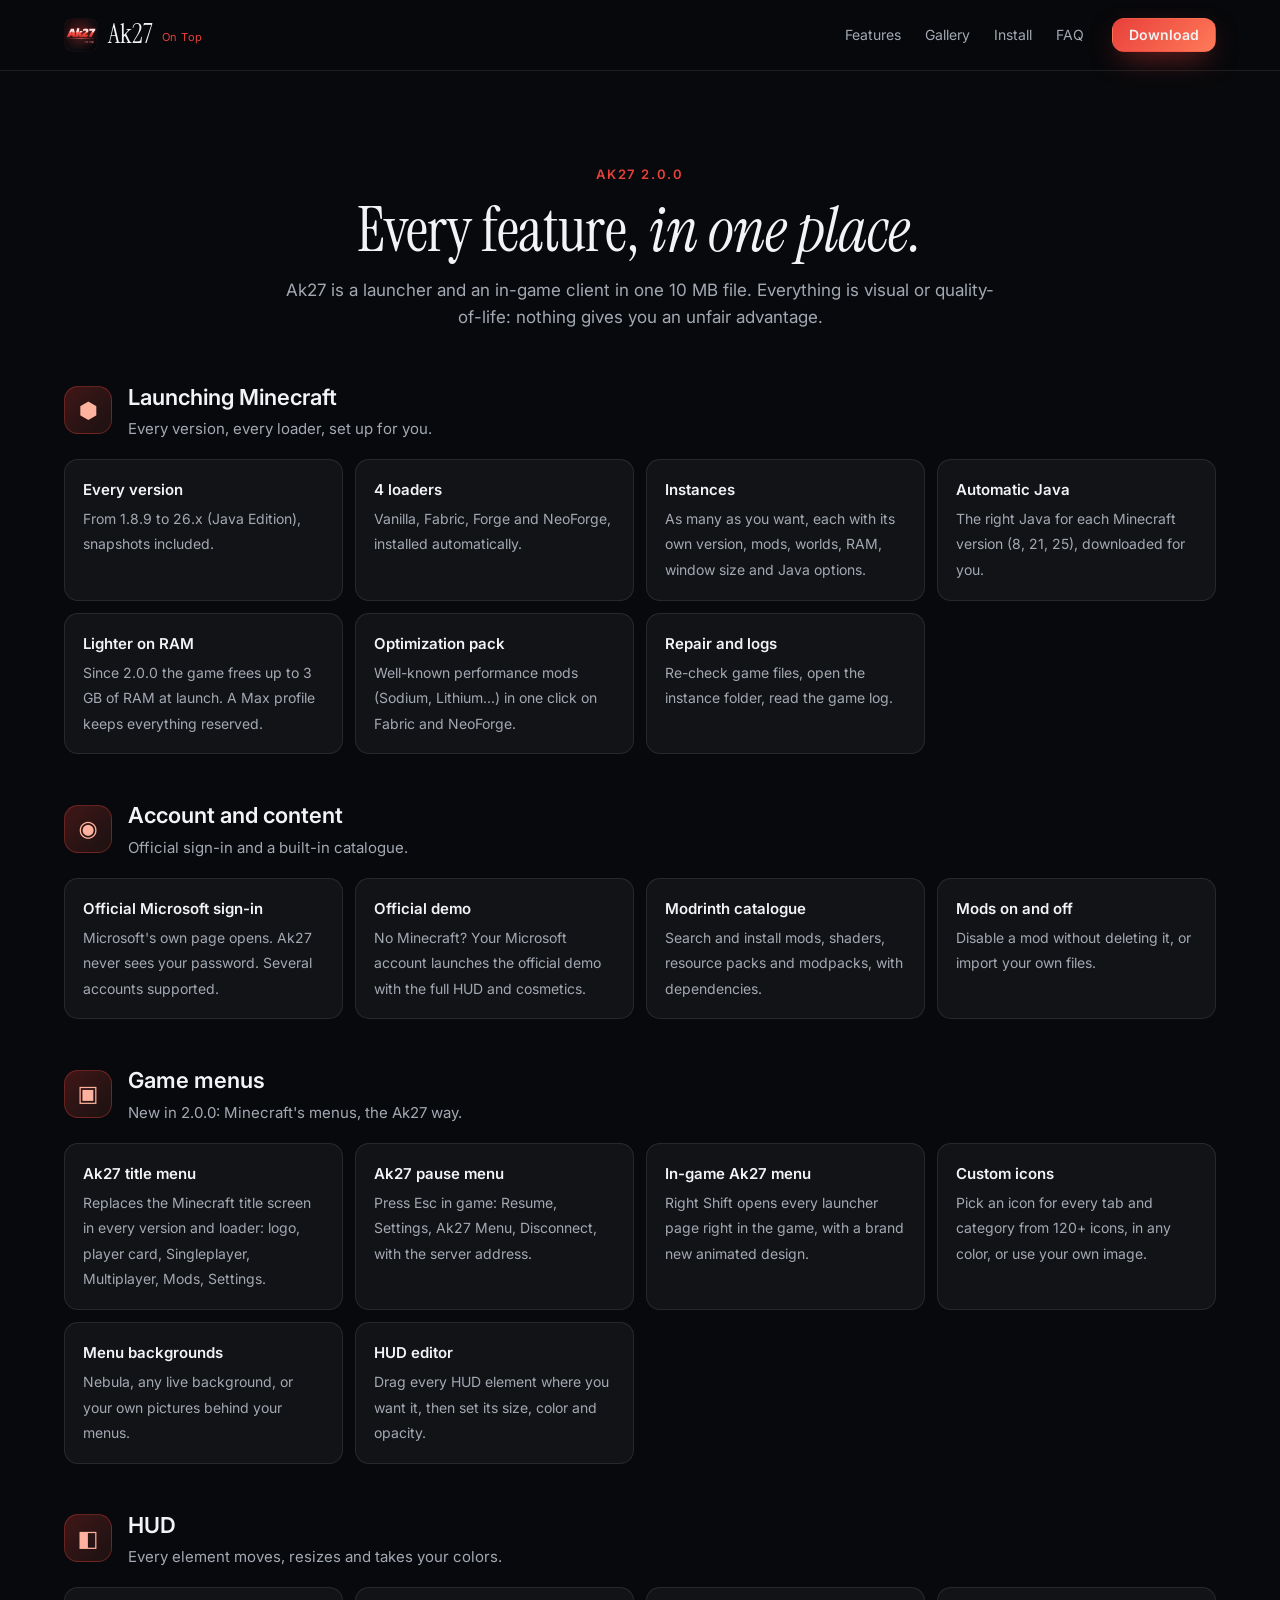
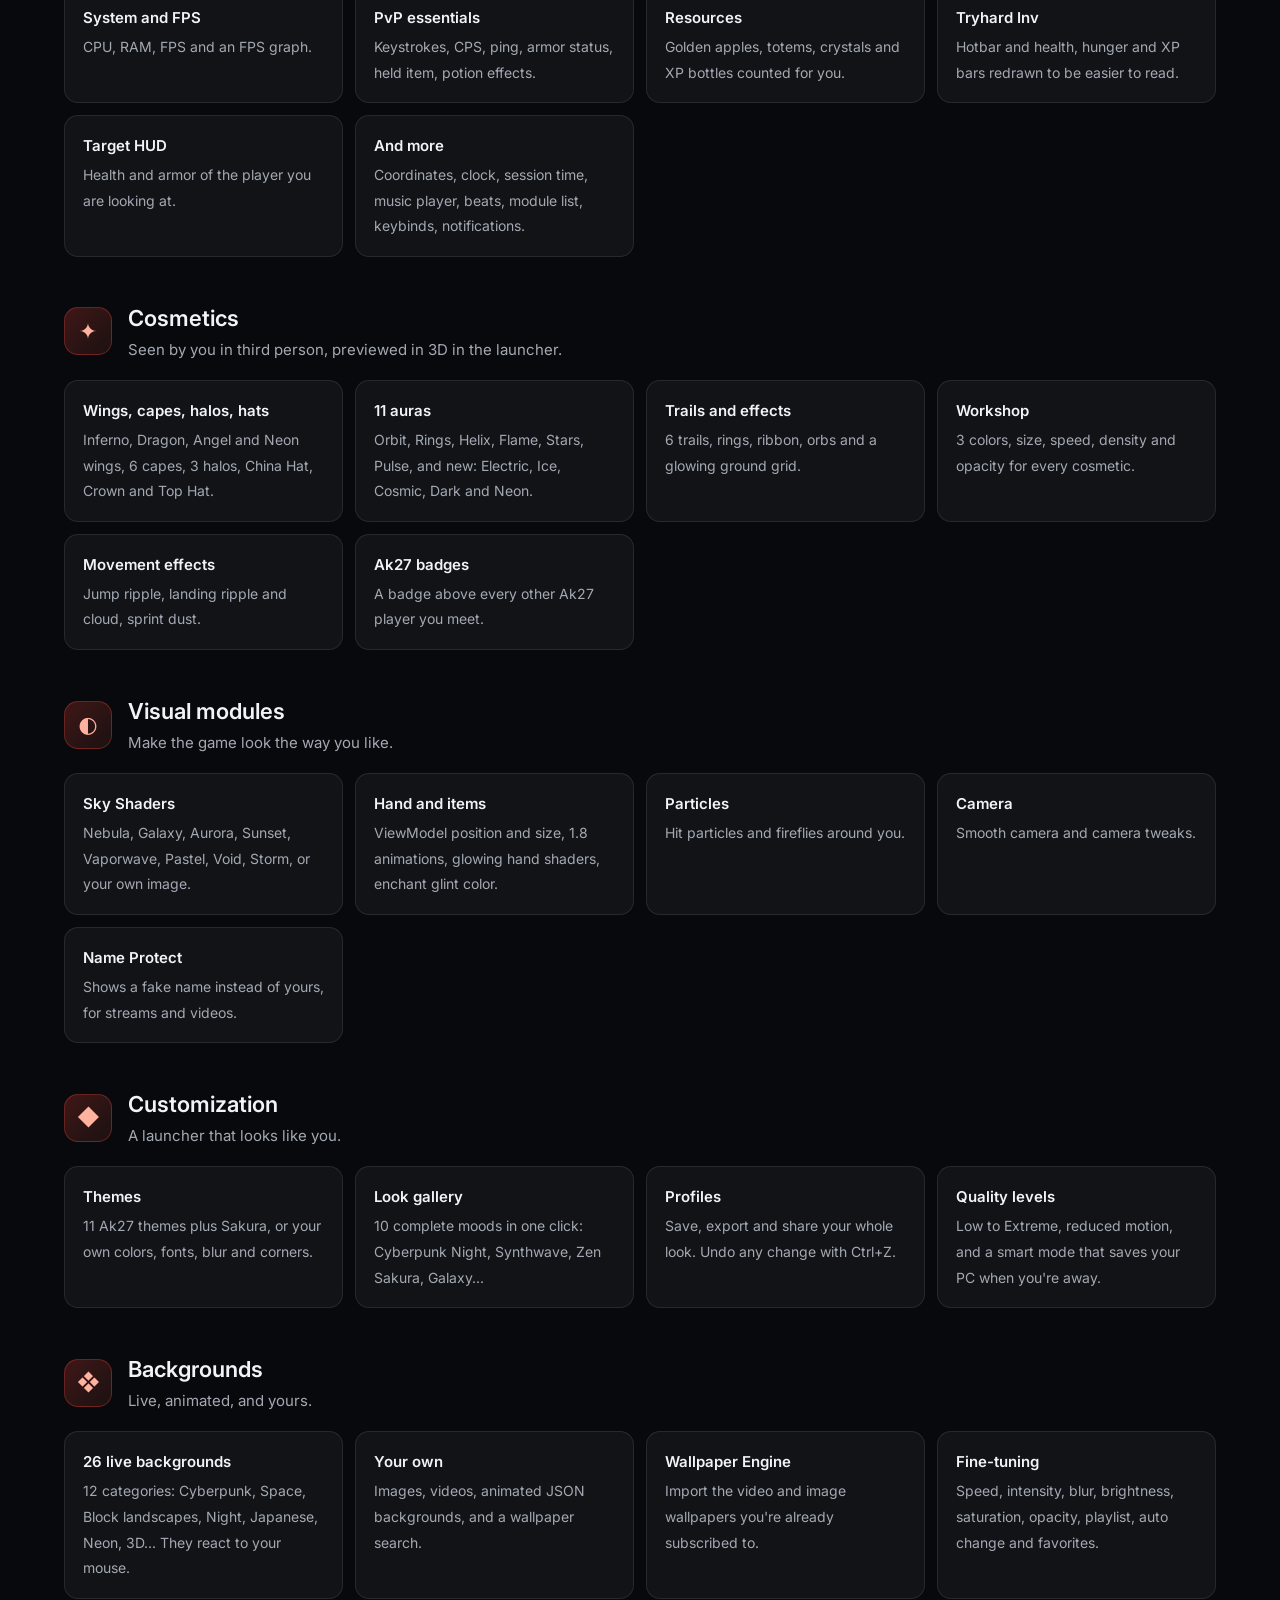
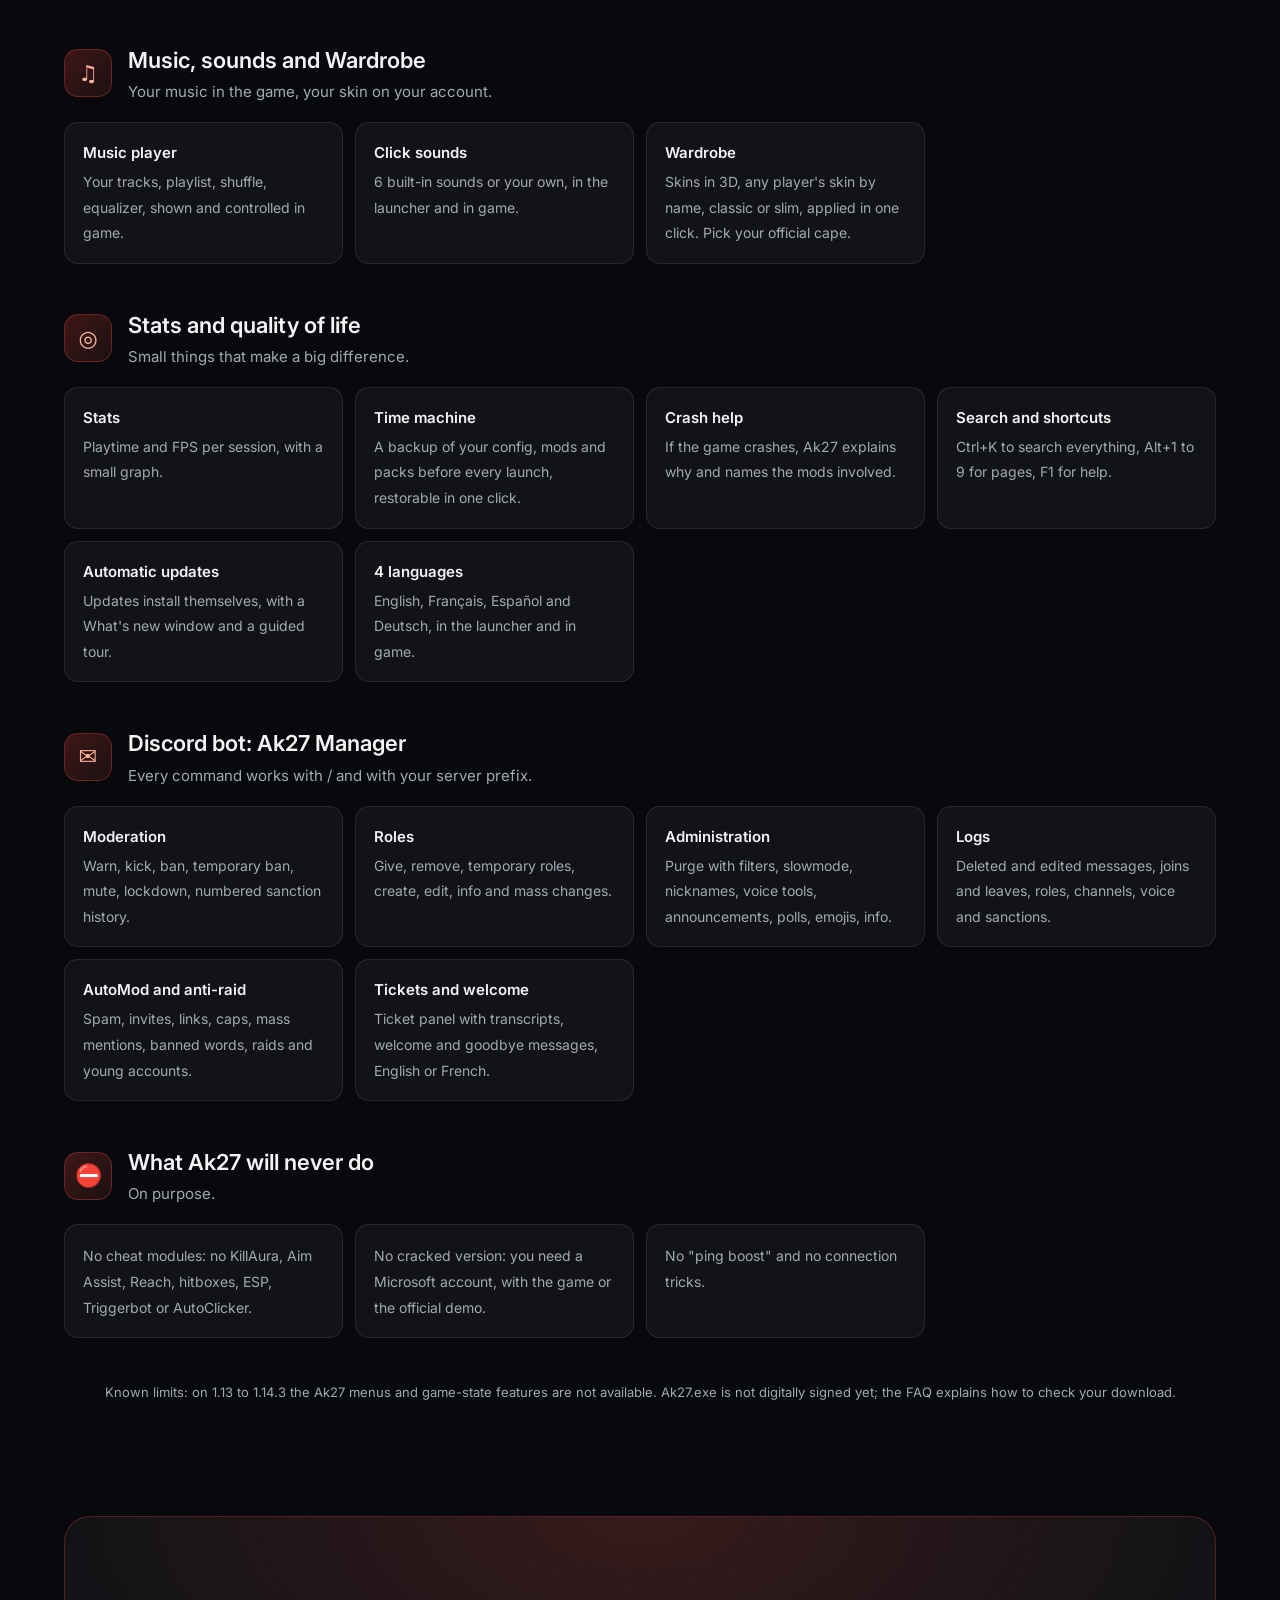
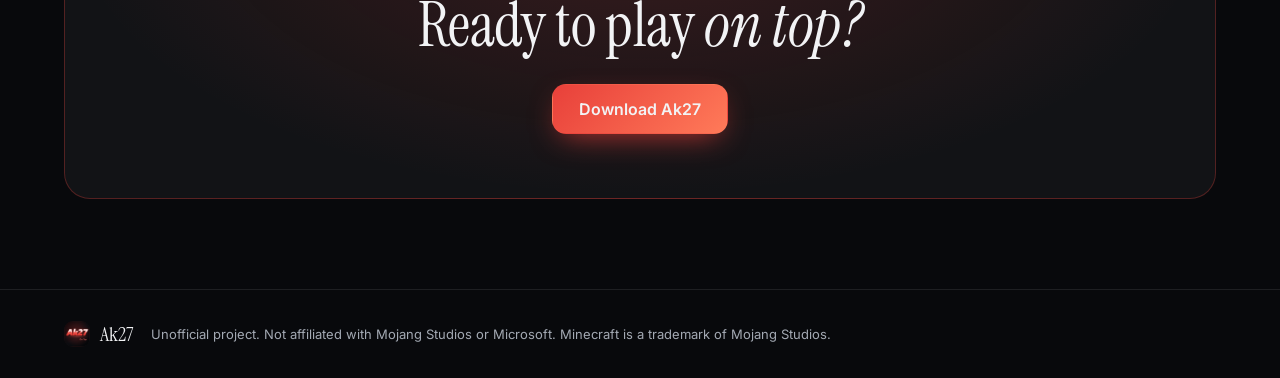
==== features.html @ 10b82a2a "Add a full feature list page (features.html) Co-Authored-By: Claude Opus 5.5 <noreply@anthropic.com>" ====
<!doctype html>
<html lang="en">
<head>
<meta charset="utf-8">
<meta name="viewport" content="width=device-width, initial-scale=1">
<title>Ak27 — Every feature</title>
<meta name="description" content="Ak27 is a Minecraft launcher for Windows: one file, every version from 1.8.9 to 26.3, a built-in HUD engine, 3D cosmetics and custom skies.">
<meta property="og:title" content="Ak27 — On Top">
<meta property="og:description" content="One file. Every version from 1.8.9 to 26.3. HUD, 3D cosmetics and skies, without a single mod.">
<meta property="og:image" content="img/aura.jpg">
<meta name="theme-color" content="#08090c">
<link rel="icon" href="img/logo.png">
<link rel="preconnect" href="https://fonts.googleapis.com">
<link rel="preconnect" href="https://fonts.gstatic.com" crossorigin>
<link href="https://fonts.googleapis.com/css2?family=Instrument+Serif:ital@0;1&family=Inter:wght@400;500;600;700&display=swap" rel="stylesheet">
<link rel="stylesheet" href="style.css">
</head>
<body>
<canvas id="stars" aria-hidden="true"></canvas>
<div class="glow g1" aria-hidden="true"></div>
<div class="glow g2" aria-hidden="true"></div>

<header class="nav">
  <a class="brand" href="index.html"><img src="img/logo.png" alt="" width="34" height="34"><span>Ak27</span><em>On Top</em></a>
  <nav>
    <a href="features.html">Features</a>
    <a href="index.html#gallery">Gallery</a>
    <a href="index.html#install">Install</a>
    <a href="index.html#faq">FAQ</a>
  </nav>
  <a class="btn sm pri dl" href="index.html#download">Download</a>
</header>

<main id="top">
  <section class="block">
    <div class="head reveal">
      <span class="kicker">Ak27 2.0.0</span>
      <h2>Every feature, <i>in one place.</i></h2>
      <p>Ak27 is a launcher and an in-game client in one 10 MB file. Everything is visual or quality-of-life: nothing gives you an unfair advantage.</p>
    </div>
    <div class="group reveal">
      <div class="ghead"><span class="ico">⬢</span><div><h3>Launching Minecraft</h3><p>Every version, every loader, set up for you.</p></div></div>
      <ul class="cards">
        <li><b>Every version</b><span>From 1.8.9 to 26.x (Java Edition), snapshots included.</span></li>
        <li><b>4 loaders</b><span>Vanilla, Fabric, Forge and NeoForge, installed automatically.</span></li>
        <li><b>Instances</b><span>As many as you want, each with its own version, mods, worlds, RAM, window size and Java options.</span></li>
        <li><b>Automatic Java</b><span>The right Java for each Minecraft version (8, 21, 25), downloaded for you.</span></li>
        <li><b>Lighter on RAM</b><span>Since 2.0.0 the game frees up to 3 GB of RAM at launch. A Max profile keeps everything reserved.</span></li>
        <li><b>Optimization pack</b><span>Well-known performance mods (Sodium, Lithium...) in one click on Fabric and NeoForge.</span></li>
        <li><b>Repair and logs</b><span>Re-check game files, open the instance folder, read the game log.</span></li>
      </ul>
    </div>
    <div class="group reveal">
      <div class="ghead"><span class="ico">◉</span><div><h3>Account and content</h3><p>Official sign-in and a built-in catalogue.</p></div></div>
      <ul class="cards">
        <li><b>Official Microsoft sign-in</b><span>Microsoft&#x27;s own page opens. Ak27 never sees your password. Several accounts supported.</span></li>
        <li><b>Official demo</b><span>No Minecraft? Your Microsoft account launches the official demo with the full HUD and cosmetics.</span></li>
        <li><b>Modrinth catalogue</b><span>Search and install mods, shaders, resource packs and modpacks, with dependencies.</span></li>
        <li><b>Mods on and off</b><span>Disable a mod without deleting it, or import your own files.</span></li>
      </ul>
    </div>
    <div class="group reveal">
      <div class="ghead"><span class="ico">▣</span><div><h3>Game menus</h3><p>New in 2.0.0: Minecraft&#x27;s menus, the Ak27 way.</p></div></div>
      <ul class="cards">
        <li><b>Ak27 title menu</b><span>Replaces the Minecraft title screen in every version and loader: logo, player card, Singleplayer, Multiplayer, Mods, Settings.</span></li>
        <li><b>Ak27 pause menu</b><span>Press Esc in game: Resume, Settings, Ak27 Menu, Disconnect, with the server address.</span></li>
        <li><b>In-game Ak27 menu</b><span>Right Shift opens every launcher page right in the game, with a brand new animated design.</span></li>
        <li><b>Custom icons</b><span>Pick an icon for every tab and category from 120+ icons, in any color, or use your own image.</span></li>
        <li><b>Menu backgrounds</b><span>Nebula, any live background, or your own pictures behind your menus.</span></li>
        <li><b>HUD editor</b><span>Drag every HUD element where you want it, then set its size, color and opacity.</span></li>
      </ul>
    </div>
    <div class="group reveal">
      <div class="ghead"><span class="ico">◧</span><div><h3>HUD</h3><p>Every element moves, resizes and takes your colors.</p></div></div>
      <ul class="cards">
        <li><b>System and FPS</b><span>CPU, RAM, FPS and an FPS graph.</span></li>
        <li><b>PvP essentials</b><span>Keystrokes, CPS, ping, armor status, held item, potion effects.</span></li>
        <li><b>Resources</b><span>Golden apples, totems, crystals and XP bottles counted for you.</span></li>
        <li><b>Tryhard Inv</b><span>Hotbar and health, hunger and XP bars redrawn to be easier to read.</span></li>
        <li><b>Target HUD</b><span>Health and armor of the player you are looking at.</span></li>
        <li><b>And more</b><span>Coordinates, clock, session time, music player, beats, module list, keybinds, notifications.</span></li>
      </ul>
    </div>
    <div class="group reveal">
      <div class="ghead"><span class="ico">✦</span><div><h3>Cosmetics</h3><p>Seen by you in third person, previewed in 3D in the launcher.</p></div></div>
      <ul class="cards">
        <li><b>Wings, capes, halos, hats</b><span>Inferno, Dragon, Angel and Neon wings, 6 capes, 3 halos, China Hat, Crown and Top Hat.</span></li>
        <li><b>11 auras</b><span>Orbit, Rings, Helix, Flame, Stars, Pulse, and new: Electric, Ice, Cosmic, Dark and Neon.</span></li>
        <li><b>Trails and effects</b><span>6 trails, rings, ribbon, orbs and a glowing ground grid.</span></li>
        <li><b>Workshop</b><span>3 colors, size, speed, density and opacity for every cosmetic.</span></li>
        <li><b>Movement effects</b><span>Jump ripple, landing ripple and cloud, sprint dust.</span></li>
        <li><b>Ak27 badges</b><span>A badge above every other Ak27 player you meet.</span></li>
      </ul>
    </div>
    <div class="group reveal">
      <div class="ghead"><span class="ico">◐</span><div><h3>Visual modules</h3><p>Make the game look the way you like.</p></div></div>
      <ul class="cards">
        <li><b>Sky Shaders</b><span>Nebula, Galaxy, Aurora, Sunset, Vaporwave, Pastel, Void, Storm, or your own image.</span></li>
        <li><b>Hand and items</b><span>ViewModel position and size, 1.8 animations, glowing hand shaders, enchant glint color.</span></li>
        <li><b>Particles</b><span>Hit particles and fireflies around you.</span></li>
        <li><b>Camera</b><span>Smooth camera and camera tweaks.</span></li>
        <li><b>Name Protect</b><span>Shows a fake name instead of yours, for streams and videos.</span></li>
      </ul>
    </div>
    <div class="group reveal">
      <div class="ghead"><span class="ico">◆</span><div><h3>Customization</h3><p>A launcher that looks like you.</p></div></div>
      <ul class="cards">
        <li><b>Themes</b><span>11 Ak27 themes plus Sakura, or your own colors, fonts, blur and corners.</span></li>
        <li><b>Look gallery</b><span>10 complete moods in one click: Cyberpunk Night, Synthwave, Zen Sakura, Galaxy...</span></li>
        <li><b>Profiles</b><span>Save, export and share your whole look. Undo any change with Ctrl+Z.</span></li>
        <li><b>Quality levels</b><span>Low to Extreme, reduced motion, and a smart mode that saves your PC when you&#x27;re away.</span></li>
      </ul>
    </div>
    <div class="group reveal">
      <div class="ghead"><span class="ico">❖</span><div><h3>Backgrounds</h3><p>Live, animated, and yours.</p></div></div>
      <ul class="cards">
        <li><b>26 live backgrounds</b><span>12 categories: Cyberpunk, Space, Block landscapes, Night, Japanese, Neon, 3D... They react to your mouse.</span></li>
        <li><b>Your own</b><span>Images, videos, animated JSON backgrounds, and a wallpaper search.</span></li>
        <li><b>Wallpaper Engine</b><span>Import the video and image wallpapers you&#x27;re already subscribed to.</span></li>
        <li><b>Fine-tuning</b><span>Speed, intensity, blur, brightness, saturation, opacity, playlist, auto change and favorites.</span></li>
      </ul>
    </div>
    <div class="group reveal">
      <div class="ghead"><span class="ico">♫</span><div><h3>Music, sounds and Wardrobe</h3><p>Your music in the game, your skin on your account.</p></div></div>
      <ul class="cards">
        <li><b>Music player</b><span>Your tracks, playlist, shuffle, equalizer, shown and controlled in game.</span></li>
        <li><b>Click sounds</b><span>6 built-in sounds or your own, in the launcher and in game.</span></li>
        <li><b>Wardrobe</b><span>Skins in 3D, any player&#x27;s skin by name, classic or slim, applied in one click. Pick your official cape.</span></li>
      </ul>
    </div>
    <div class="group reveal">
      <div class="ghead"><span class="ico">◎</span><div><h3>Stats and quality of life</h3><p>Small things that make a big difference.</p></div></div>
      <ul class="cards">
        <li><b>Stats</b><span>Playtime and FPS per session, with a small graph.</span></li>
        <li><b>Time machine</b><span>A backup of your config, mods and packs before every launch, restorable in one click.</span></li>
        <li><b>Crash help</b><span>If the game crashes, Ak27 explains why and names the mods involved.</span></li>
        <li><b>Search and shortcuts</b><span>Ctrl+K to search everything, Alt+1 to 9 for pages, F1 for help.</span></li>
        <li><b>Automatic updates</b><span>Updates install themselves, with a What&#x27;s new window and a guided tour.</span></li>
        <li><b>4 languages</b><span>English, Français, Español and Deutsch, in the launcher and in game.</span></li>
      </ul>
    </div>
    <div class="group reveal">
      <div class="ghead"><span class="ico">✉</span><div><h3>Discord bot: Ak27 Manager</h3><p>Every command works with / and with your server prefix.</p></div></div>
      <ul class="cards">
        <li><b>Moderation</b><span>Warn, kick, ban, temporary ban, mute, lockdown, numbered sanction history.</span></li>
        <li><b>Roles</b><span>Give, remove, temporary roles, create, edit, info and mass changes.</span></li>
        <li><b>Administration</b><span>Purge with filters, slowmode, nicknames, voice tools, announcements, polls, emojis, info.</span></li>
        <li><b>Logs</b><span>Deleted and edited messages, joins and leaves, roles, channels, voice and sanctions.</span></li>
        <li><b>AutoMod and anti-raid</b><span>Spam, invites, links, caps, mass mentions, banned words, raids and young accounts.</span></li>
        <li><b>Tickets and welcome</b><span>Ticket panel with transcripts, welcome and goodbye messages, English or French.</span></li>
      </ul>
    </div>
    <div class="group reveal">
      <div class="ghead"><span class="ico">⛔</span><div><h3>What Ak27 will never do</h3><p>On purpose.</p></div></div>
      <ul class="cards">
        <li><span>No cheat modules: no KillAura, Aim Assist, Reach, hitboxes, ESP, Triggerbot or AutoClicker.</span></li>
        <li><span>No cracked version: you need a Microsoft account, with the game or the official demo.</span></li>
        <li><span>No &quot;ping boost&quot; and no connection tricks.</span></li>
      </ul>
    </div>
    <p class="fine reveal" style="text-align:center;color:var(--muted)">Known limits: on 1.13 to 1.14.3 the Ak27 menus and game-state features are not available. Ak27.exe is not digitally signed yet; the <a href="index.html#faq">FAQ</a> explains how to check your download.</p>
  </section>
  <section class="final reveal">
    <h2>Ready to play <i>on top?</i></h2>
    <a class="btn pri big dl" href="https://github.com/wizzardblabla/ak27-site/releases/latest/download/Ak27.exe">Download Ak27</a>
  </section>
</main>

<footer>
  <div class="brand"><img src="img/logo.png" alt="" width="26" height="26"><span>Ak27</span></div>
  <p>Unofficial project. Not affiliated with Mojang Studios or Microsoft. Minecraft is a trademark of Mojang Studios.</p>
</footer>

<script src="app.js"></script>
</body>
</html>
---- style.css ----
:root {
  --bg: #08090c;
  --bg2: #0e1016;
  --glass: rgba(255, 255, 255, .045);
  --glass2: rgba(255, 255, 255, .08);
  --line: rgba(255, 255, 255, .09);
  --text: #f2f3f5;
  --muted: #a3a9b3;
  --accent: #e8403a;
  --accent2: #ff7a59;
  --radius: 18px;
  --serif: "Instrument Serif", Georgia, serif;
  --sans: Inter, system-ui, -apple-system, "Segoe UI", sans-serif;
}

* { box-sizing: border-box; }
[hidden] { display: none !important; }
html { scroll-behavior: smooth; background: var(--bg); }
body {
  margin: 0;
  background: var(--bg);
  color: var(--text);
  font: 16px/1.6 var(--sans);
  -webkit-font-smoothing: antialiased;
  overflow-x: hidden;
}
img { max-width: 100%; height: auto; display: block; }
a { color: inherit; text-decoration: none; }
b { font-weight: 600; }
i { font-family: var(--serif); font-style: italic; font-weight: 400; }
code { font: 13px/1 ui-monospace, Consolas, monospace; background: var(--glass2); padding: 3px 6px; border-radius: 6px; }

#stars { position: fixed; inset: 0; width: 100%; height: 100%; z-index: -2; }
.glow { position: fixed; z-index: -1; border-radius: 50%; filter: blur(90px); pointer-events: none; opacity: .55; }
.g1 { width: 46vw; height: 46vw; left: -12vw; top: -14vw; background: radial-gradient(circle, rgba(232, 64, 58, .45), transparent 65%); }
.g2 { width: 50vw; height: 50vw; right: -18vw; top: 30vh; background: radial-gradient(circle, rgba(88, 76, 255, .35), transparent 65%); }

/* barre du haut */
.nav {
  position: sticky; top: 0; z-index: 10;
  display: flex; align-items: center; gap: 28px;
  padding: 14px max(16px, 5vw);
  background: rgba(8, 9, 12, .62);
  backdrop-filter: blur(16px); -webkit-backdrop-filter: blur(16px);
  border-bottom: 1px solid var(--line);
}
.brand { display: flex; align-items: center; gap: 10px; font-family: var(--serif); font-size: 26px; }
.brand img { border-radius: 9px; }
.brand em { font-family: var(--sans); font-style: normal; font-size: 11px; color: var(--accent); letter-spacing: .04em; margin-top: 6px; }
.nav nav { display: flex; gap: 24px; margin-left: auto; font-size: 14px; color: var(--muted); }
.nav nav a:hover { color: var(--text); }

/* boutons */
.btn {
  display: inline-flex; align-items: center; justify-content: center; gap: 10px;
  padding: 11px 20px; border-radius: 12px; border: 1px solid var(--line);
  font: 600 15px/1 var(--sans); color: var(--text); background: var(--glass); cursor: pointer;
  transition: transform .2s, box-shadow .2s, background .2s;
}
.btn:hover { transform: translateY(-2px); background: var(--glass2); }
.btn.pri { background: linear-gradient(135deg, var(--accent), var(--accent2)); border-color: transparent; box-shadow: 0 10px 30px -10px rgba(232, 64, 58, .8); }
.btn.pri:hover { box-shadow: 0 16px 40px -10px rgba(232, 64, 58, .95); }
.btn.big { padding: 16px 26px; font-size: 16px; border-radius: 14px; }
.btn.sm { padding: 9px 16px; font-size: 14px; }
.btn.ghost { background: transparent; }
.link { background: none; border: 0; color: var(--muted); font: inherit; cursor: pointer; text-decoration: underline; text-underline-offset: 3px; }
.link:hover { color: var(--text); }

/* heros */
main { padding: 0 max(16px, 5vw); }
.hero {
  display: grid; grid-template-columns: 1.05fr 1fr; gap: 56px; align-items: center;
  min-height: calc(100vh - 70px); padding: 64px 0 40px; max-width: 1240px; margin: 0 auto;
}
.pill { display: inline-flex; align-items: center; gap: 8px; padding: 7px 14px; border: 1px solid var(--line); border-radius: 99px; background: var(--glass); font-size: 13px; color: var(--muted); }
.dot { width: 7px; height: 7px; border-radius: 50%; background: #3ddc84; box-shadow: 0 0 10px #3ddc84; }
h1 { font: 400 clamp(52px, 7.4vw, 104px)/.95 var(--serif); letter-spacing: -.02em; margin: 22px 0 22px; }
h1 i { background: linear-gradient(120deg, var(--accent), var(--accent2) 50%, #ffc3a8); -webkit-background-clip: text; background-clip: text; color: transparent; }
.lead { font-size: 19px; color: var(--muted); max-width: 33em; margin: 0 0 32px; }
.lead b { color: var(--text); }
.cta { display: flex; flex-wrap: wrap; gap: 12px; }
.fine { color: var(--muted); font-size: 13px; margin-top: 16px; }

.hero-shot { position: relative; aspect-ratio: 16 / 11; }
.frame {
  position: absolute; border-radius: 16px; overflow: hidden;
  border: 1px solid rgba(255, 255, 255, .14);
  box-shadow: 0 40px 80px -20px rgba(0, 0, 0, .8), 0 0 0 1px rgba(0, 0, 0, .3);
}
.frame.tilt { width: 88%; left: 0; top: 0; transform: perspective(1400px) rotateY(9deg) rotateX(3deg); }
.frame.float { width: 62%; right: 0; bottom: 0; animation: float 7s ease-in-out infinite; }
.frame.float::after { content: ""; position: absolute; inset: 0; border-radius: inherit; box-shadow: inset 0 0 0 1px rgba(232, 64, 58, .35); }
@keyframes float { 50% { transform: translateY(-14px); } }

/* chiffres */
.stats {
  max-width: 1240px; margin: 0 auto 40px; display: grid; grid-template-columns: repeat(4, 1fr);
  border: 1px solid var(--line); border-radius: var(--radius); background: var(--glass);
  backdrop-filter: blur(10px); -webkit-backdrop-filter: blur(10px);
}
.stats div { padding: 26px 24px; border-left: 1px solid var(--line); }
.stats div:first-child { border-left: 0; }
.stats b { display: block; font: 400 38px/1.1 var(--serif); }
.stats span { color: var(--muted); font-size: 14px; }

/* sections */
.block { max-width: 1240px; margin: 0 auto; padding: 90px 0 30px; }
.block.narrow { max-width: 820px; }
.head { text-align: center; max-width: 720px; margin: 0 auto 48px; }
.kicker { color: var(--accent); font-size: 13px; font-weight: 600; letter-spacing: .14em; text-transform: uppercase; }
h2 { font: 400 clamp(38px, 5vw, 62px)/1.05 var(--serif); letter-spacing: -.01em; margin: 12px 0 14px; }
.head p { color: var(--muted); font-size: 17px; margin: 0; }

.group { margin-bottom: 44px; }
.ghead { display: flex; gap: 16px; align-items: center; margin-bottom: 18px; }
.ghead .ico {
  flex: none; width: 48px; height: 48px; display: grid; place-items: center; font-size: 22px; border-radius: 14px;
  background: linear-gradient(135deg, rgba(232, 64, 58, .25), rgba(255, 122, 89, .08)); border: 1px solid rgba(232, 64, 58, .35); color: #ffb39e;
}
.ghead h3 { margin: 0; font-size: 22px; font-weight: 600; }
.ghead p { margin: 2px 0 0; color: var(--muted); font-size: 15px; }
.cards { list-style: none; margin: 0; padding: 0; display: grid; grid-template-columns: repeat(auto-fill, minmax(260px, 1fr)); gap: 12px; }
.cards li {
  padding: 18px 18px 17px; border-radius: 14px; border: 1px solid var(--line); background: var(--glass);
  transition: transform .25s, border-color .25s, background .25s;
}
.cards li:hover { transform: translateY(-3px); border-color: rgba(232, 64, 58, .45); background: var(--glass2); }
.cards b { display: block; margin-bottom: 4px; font-size: 15px; }
.cards span { color: var(--muted); font-size: 14px; line-height: 1.5; }

/* galerie */
.gallery { display: grid; grid-template-columns: repeat(2, 1fr); gap: 16px; }
.gallery figure { margin: 0; position: relative; border-radius: 16px; overflow: hidden; border: 1px solid var(--line); }
.gallery figure.wide { grid-column: 1 / -1; }
.gallery img { width: 100%; height: 100%; object-fit: cover; aspect-ratio: 16 / 9; transition: transform .6s; }
.gallery figure:hover img { transform: scale(1.04); }
.gallery figcaption {
  position: absolute; left: 14px; bottom: 14px; padding: 7px 12px; border-radius: 10px; font-size: 13px;
  background: rgba(8, 9, 12, .72); backdrop-filter: blur(8px); -webkit-backdrop-filter: blur(8px); border: 1px solid var(--line);
}

/* installation */
.steps { list-style: none; padding: 0; margin: 0; display: grid; grid-template-columns: repeat(3, 1fr); gap: 16px; }
.steps li { padding: 26px; border-radius: var(--radius); border: 1px solid var(--line); background: var(--glass); }
.steps span {
  display: grid; place-items: center; width: 40px; height: 40px; border-radius: 12px; margin-bottom: 16px;
  background: linear-gradient(135deg, var(--accent), var(--accent2)); font-weight: 700;
}
.steps b { font-size: 18px; }
.steps p { color: var(--muted); margin: 6px 0 0; font-size: 15px; }

/* FAQ */
details { border: 1px solid var(--line); border-radius: 14px; background: var(--glass); margin-bottom: 10px; }
summary { cursor: pointer; list-style: none; padding: 18px 20px; font-weight: 600; display: flex; justify-content: space-between; gap: 16px; }
summary::-webkit-details-marker { display: none; }
summary::after { content: "+"; color: var(--accent); font-size: 22px; line-height: 1; transition: transform .25s; }
details[open] summary::after { transform: rotate(45deg); }
details p { margin: 0; padding: 0 20px 18px; color: var(--muted); }

.final { max-width: 1240px; margin: 70px auto 90px; text-align: center; padding: 64px 24px; border-radius: 26px; border: 1px solid rgba(232, 64, 58, .3); background: radial-gradient(ellipse at top, rgba(232, 64, 58, .18), transparent 70%), var(--glass); }
.final h2 { margin-bottom: 26px; }

footer { display: flex; flex-wrap: wrap; align-items: center; gap: 18px; justify-content: space-between; padding: 28px max(16px, 5vw); border-top: 1px solid var(--line); color: var(--muted); font-size: 13px; }
footer .brand { font-size: 20px; color: var(--text); }
footer p { margin: 0; flex: 1 1 320px; }

/* mode developpeur */
dialog { border: 1px solid var(--line); border-radius: 20px; background: var(--bg2); color: var(--text); padding: 0; width: min(92vw, 420px); max-height: 86vh; }
dialog.wide { width: min(94vw, 860px); }
dialog::backdrop { background: rgba(0, 0, 0, .6); backdrop-filter: blur(6px); }
.devbox { padding: 26px; display: flex; flex-direction: column; gap: 10px; }
.devbox h3 { margin: 0; font: 400 30px/1.1 var(--serif); }
.muted { color: var(--muted); margin: 0; }
.devbox input { padding: 13px 14px; border-radius: 12px; border: 1px solid var(--line); background: var(--glass); color: var(--text); font: 16px var(--sans); }
.devbox input:focus { outline: 2px solid var(--accent); outline-offset: 1px; }
.err { color: #ff8a80; min-height: 1.2em; margin: 0; font-size: 14px; }
.row { display: flex; gap: 10px; justify-content: flex-end; }
.devcontent { padding: 26px; overflow: auto; }
.devcontent h3 { font: 400 30px/1.1 var(--serif); margin: 0 0 6px; }
.devcontent h4 { margin: 22px 0 8px; font-size: 15px; color: var(--accent); text-transform: uppercase; letter-spacing: .08em; }
.devcontent ul { margin: 0; padding-left: 20px; color: var(--muted); }
.devcontent li { margin: 4px 0; }
.devcontent table { width: 100%; border-collapse: collapse; font-size: 14px; }
.devcontent td, .devcontent th { text-align: left; padding: 8px 10px; border-bottom: 1px solid var(--line); }
.devcontent th { color: var(--muted); font-weight: 500; }
.devcontent a { color: #ffb39e; text-decoration: underline; }
.devcontent pre { background: var(--glass); border: 1px solid var(--line); border-radius: 10px; padding: 12px; overflow: auto; font: 13px/1.5 ui-monospace, Consolas, monospace; }

/* apparition au defilement */
.reveal { opacity: 0; transform: translateY(24px); transition: opacity .8s ease, transform .8s ease; }
.reveal.in { opacity: 1; transform: none; }

@media (max-width: 960px) {
  .hero { grid-template-columns: 1fr; min-height: 0; padding-top: 40px; gap: 40px; }
  .hero-shot { aspect-ratio: 16 / 12; }
  .stats { grid-template-columns: repeat(2, 1fr); }
  .stats div:nth-child(3) { border-left: 0; }
  .stats div:nth-child(n+3) { border-top: 1px solid var(--line); }
  .steps { grid-template-columns: 1fr; }
}
@media (max-width: 640px) {
  .nav { gap: 12px; }
  .nav nav { display: none; }
  .nav .dl { margin-left: auto; }
  .brand em { display: none; }
  .gallery { grid-template-columns: 1fr; }
  .lead { font-size: 17px; }
  .cta .btn { width: 100%; }
  .block { padding-top: 64px; }
}
@media (prefers-reduced-motion: reduce) {
  html { scroll-behavior: auto; }
  .reveal { opacity: 1; transform: none; transition: none; }
  .frame.float { animation: none; }
  .btn, .cards li, .gallery img { transition: none; }
}

/* maintenance : bandeau en haut, telechargements coupes */
.maint-banner { display: none; }
body.maintenance .maint-banner { display: block; position: relative; z-index: 11; padding: 12px max(16px, 5vw); text-align: center; font-size: 15px; color: #1a1300; background: linear-gradient(90deg, #f2c14e, #ffd98a); }
body.maintenance .maint-banner b { margin-right: 8px; }
body.maintenance .dl { pointer-events: none; opacity: .45; filter: grayscale(1); }
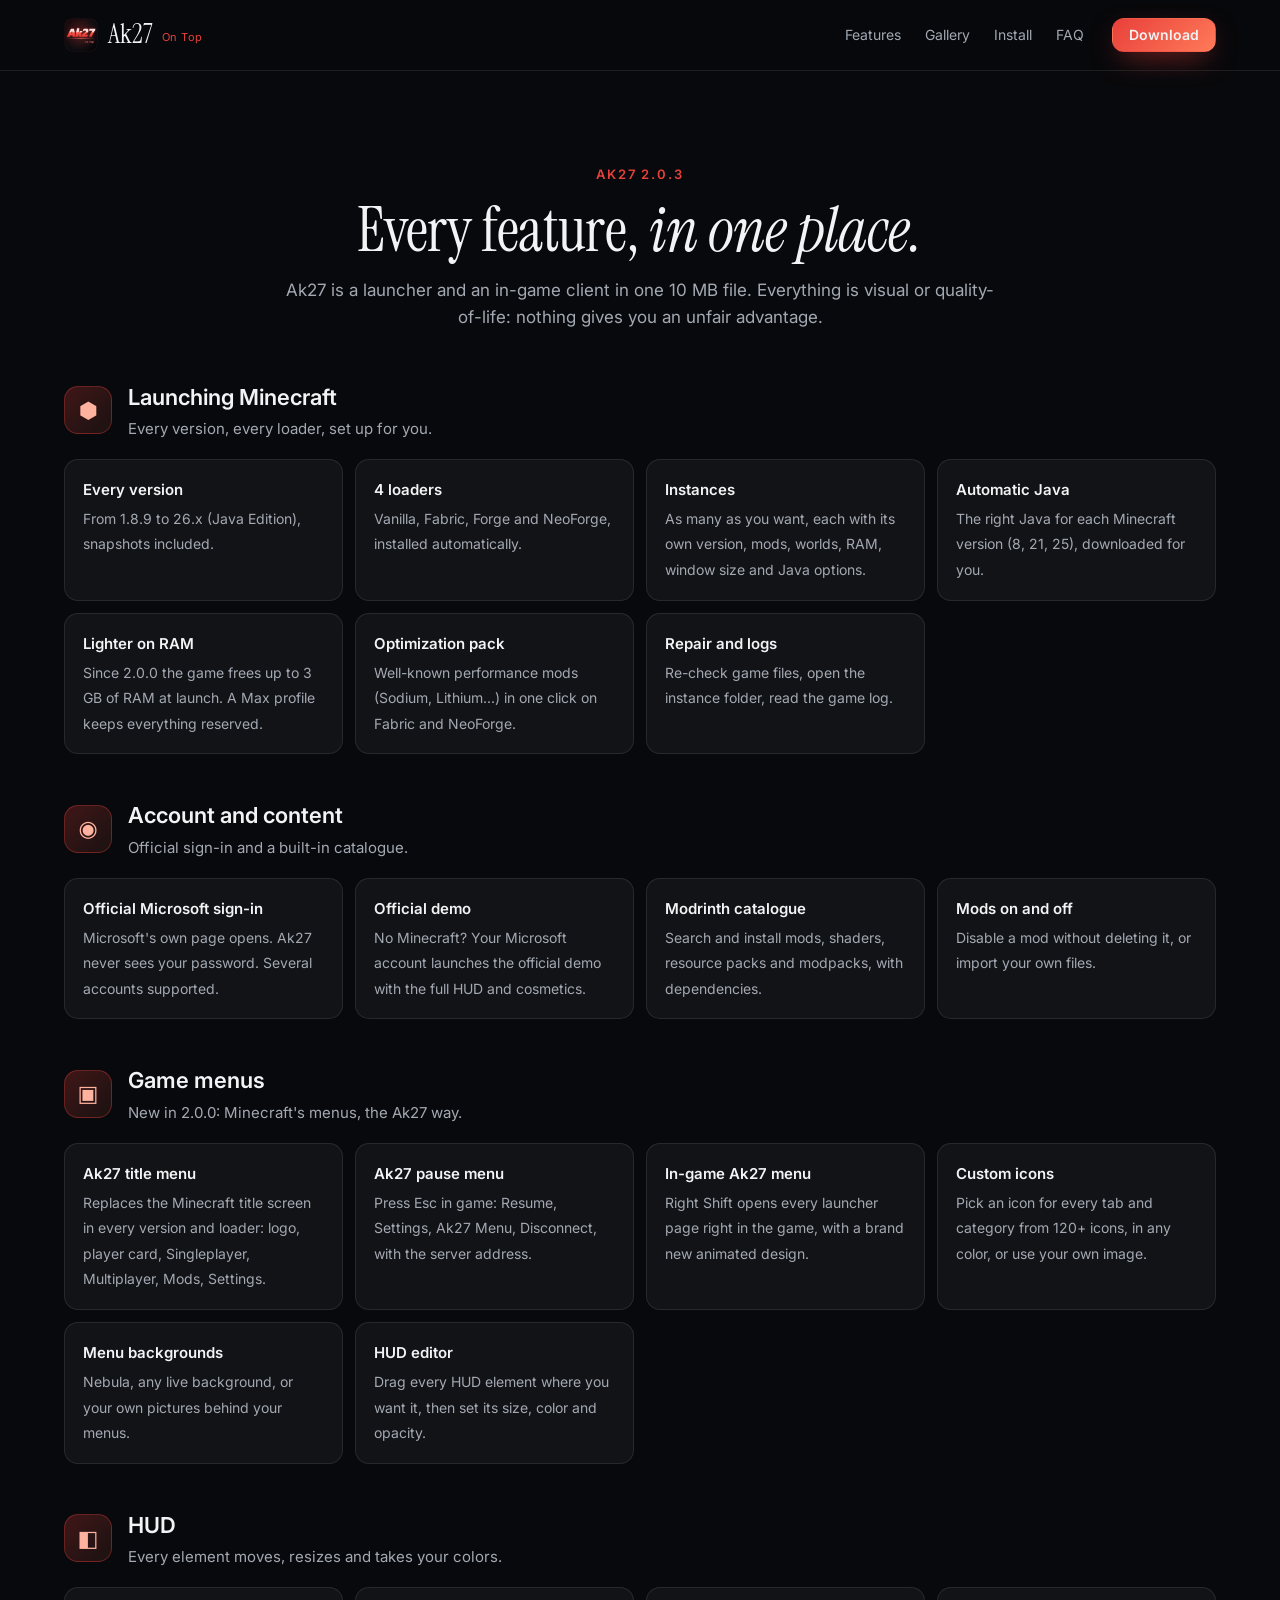
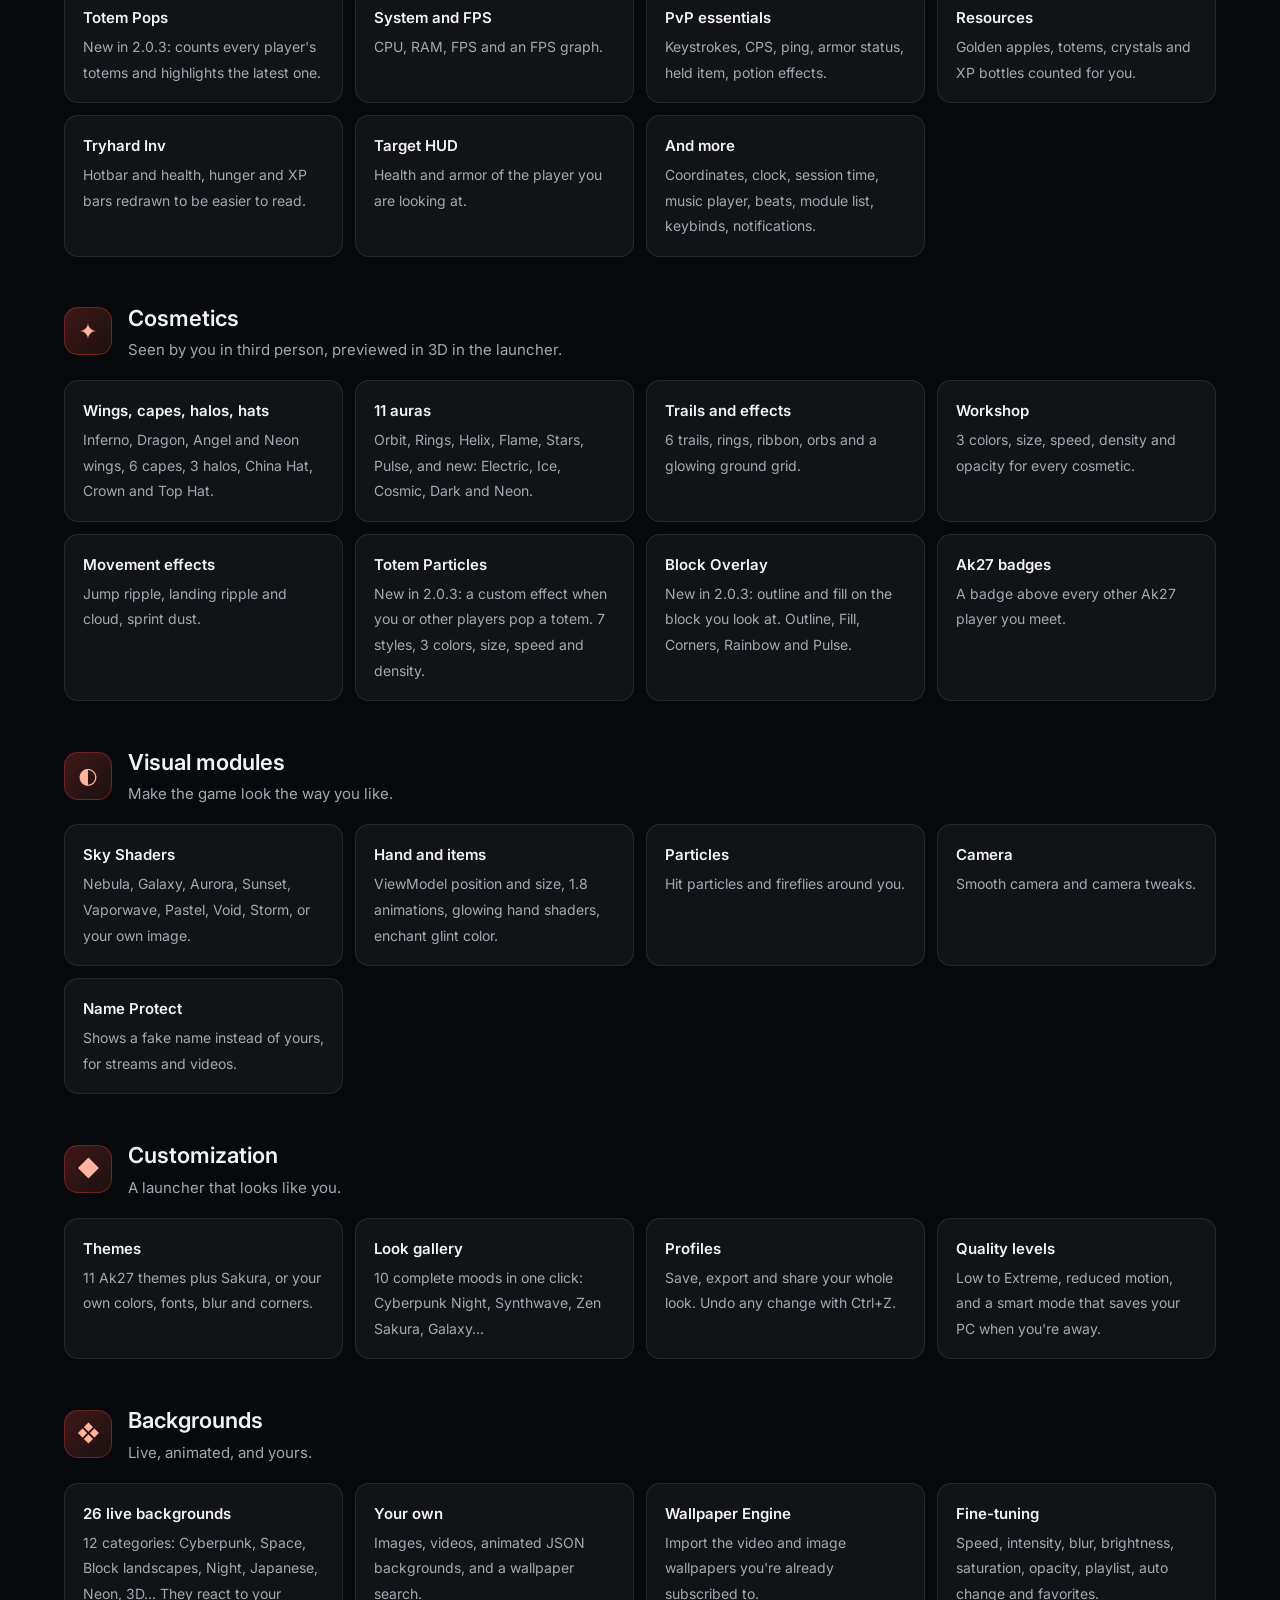
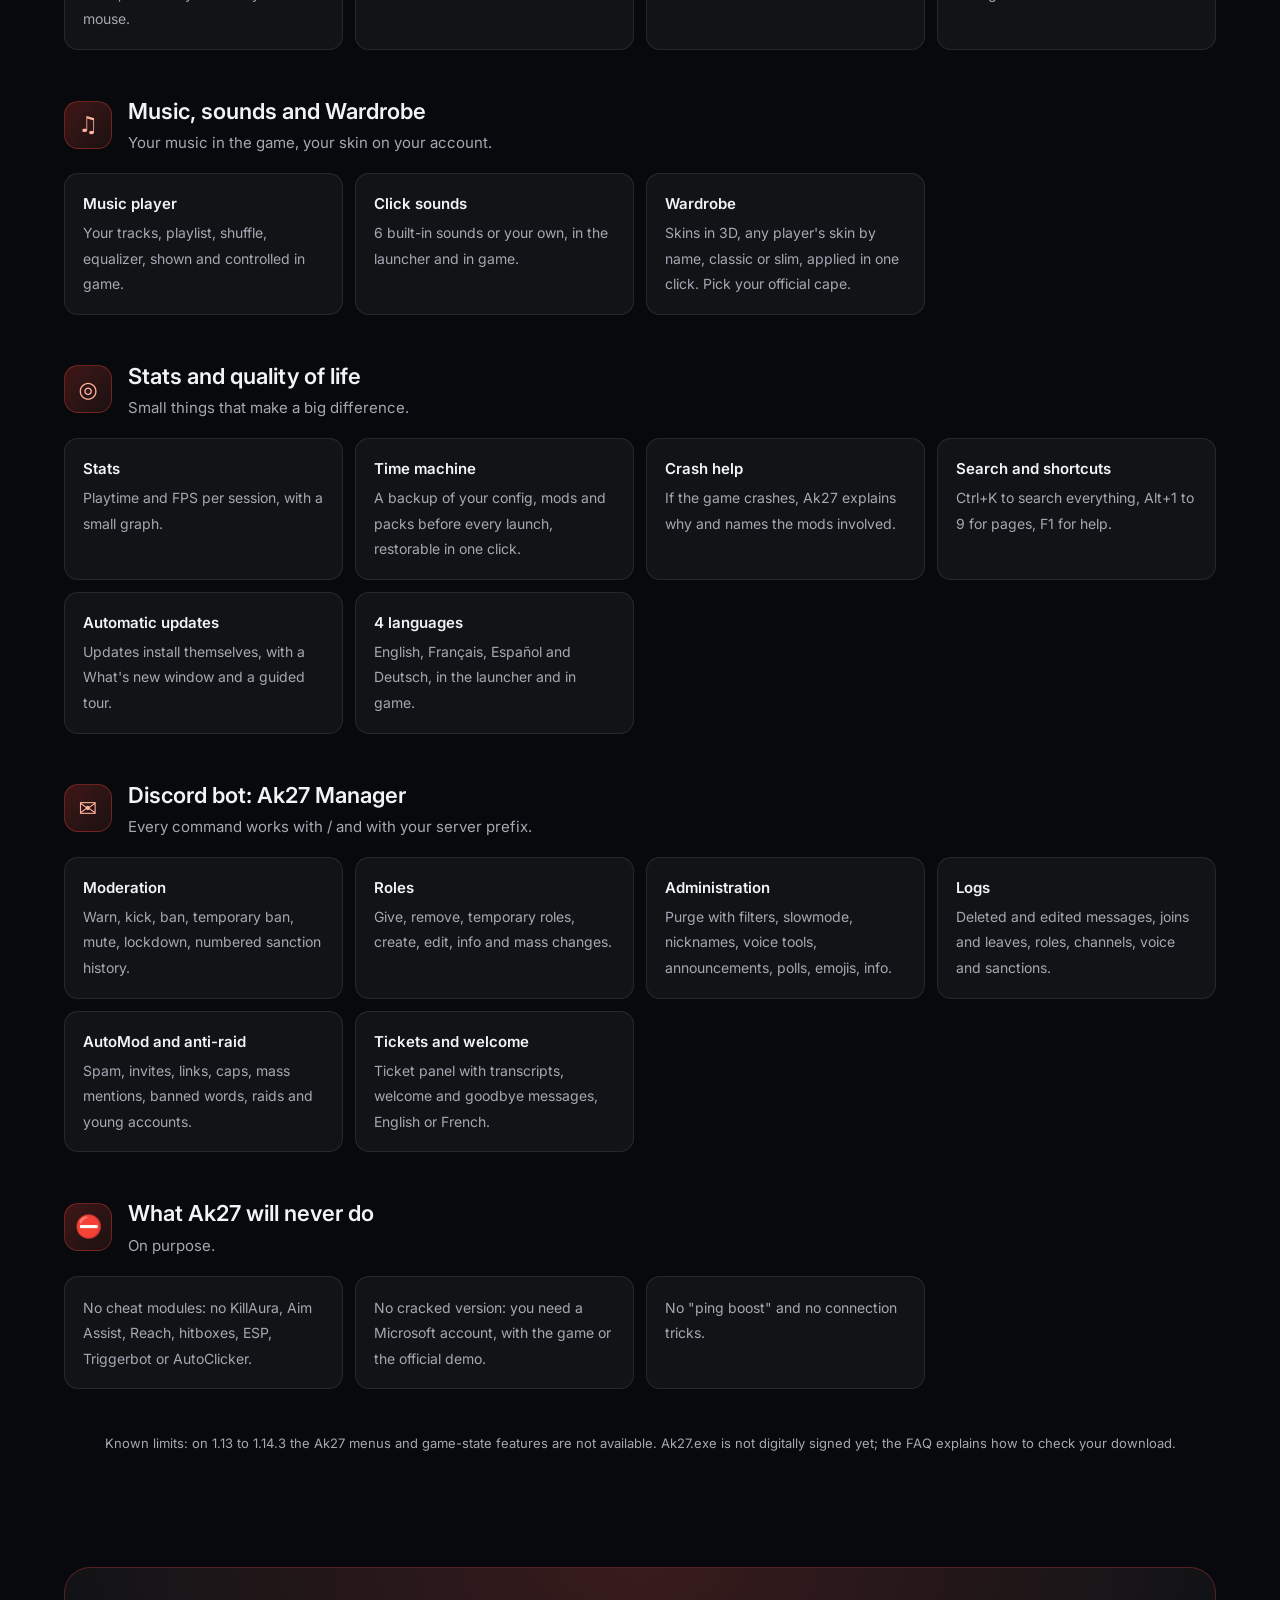
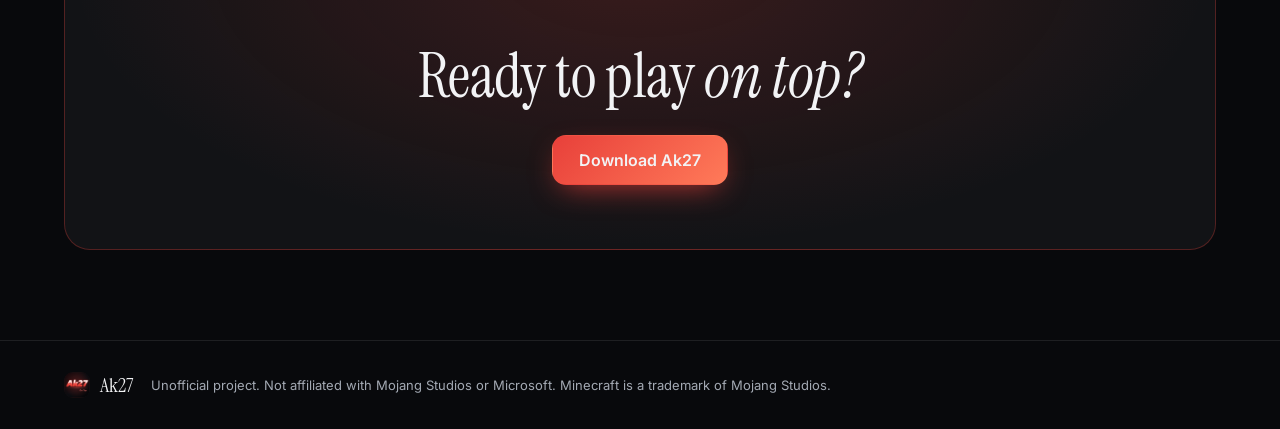
==== commit 39614dac: "Features: Totem Particles, Totem Pops and Block Overlay (2.0.3) Co-Authored-By: Claude Opus 5.5 <nor" ====
--- a/features.html
+++ b/features.html
@@ -34,7 +34,7 @@
 <main id="top">
   <section class="block">
     <div class="head reveal">
-      <span class="kicker">Ak27 2.0.0</span>
+      <span class="kicker">Ak27 2.0.3</span>
       <h2>Every feature, <i>in one place.</i></h2>
       <p>Ak27 is a launcher and an in-game client in one 10 MB file. Everything is visual or quality-of-life: nothing gives you an unfair advantage.</p>
     </div>
@@ -73,6 +73,7 @@
     <div class="group reveal">
       <div class="ghead"><span class="ico">◧</span><div><h3>HUD</h3><p>Every element moves, resizes and takes your colors.</p></div></div>
       <ul class="cards">
+        <li><b>Totem Pops</b><span>New in 2.0.3: counts every player&#x27;s totems and highlights the latest one.</span></li>
         <li><b>System and FPS</b><span>CPU, RAM, FPS and an FPS graph.</span></li>
         <li><b>PvP essentials</b><span>Keystrokes, CPS, ping, armor status, held item, potion effects.</span></li>
         <li><b>Resources</b><span>Golden apples, totems, crystals and XP bottles counted for you.</span></li>
@@ -89,6 +90,8 @@
         <li><b>Trails and effects</b><span>6 trails, rings, ribbon, orbs and a glowing ground grid.</span></li>
         <li><b>Workshop</b><span>3 colors, size, speed, density and opacity for every cosmetic.</span></li>
         <li><b>Movement effects</b><span>Jump ripple, landing ripple and cloud, sprint dust.</span></li>
+        <li><b>Totem Particles</b><span>New in 2.0.3: a custom effect when you or other players pop a totem. 7 styles, 3 colors, size, speed and density.</span></li>
+        <li><b>Block Overlay</b><span>New in 2.0.3: outline and fill on the block you look at. Outline, Fill, Corners, Rainbow and Pulse.</span></li>
         <li><b>Ak27 badges</b><span>A badge above every other Ak27 player you meet.</span></li>
       </ul>
     </div>
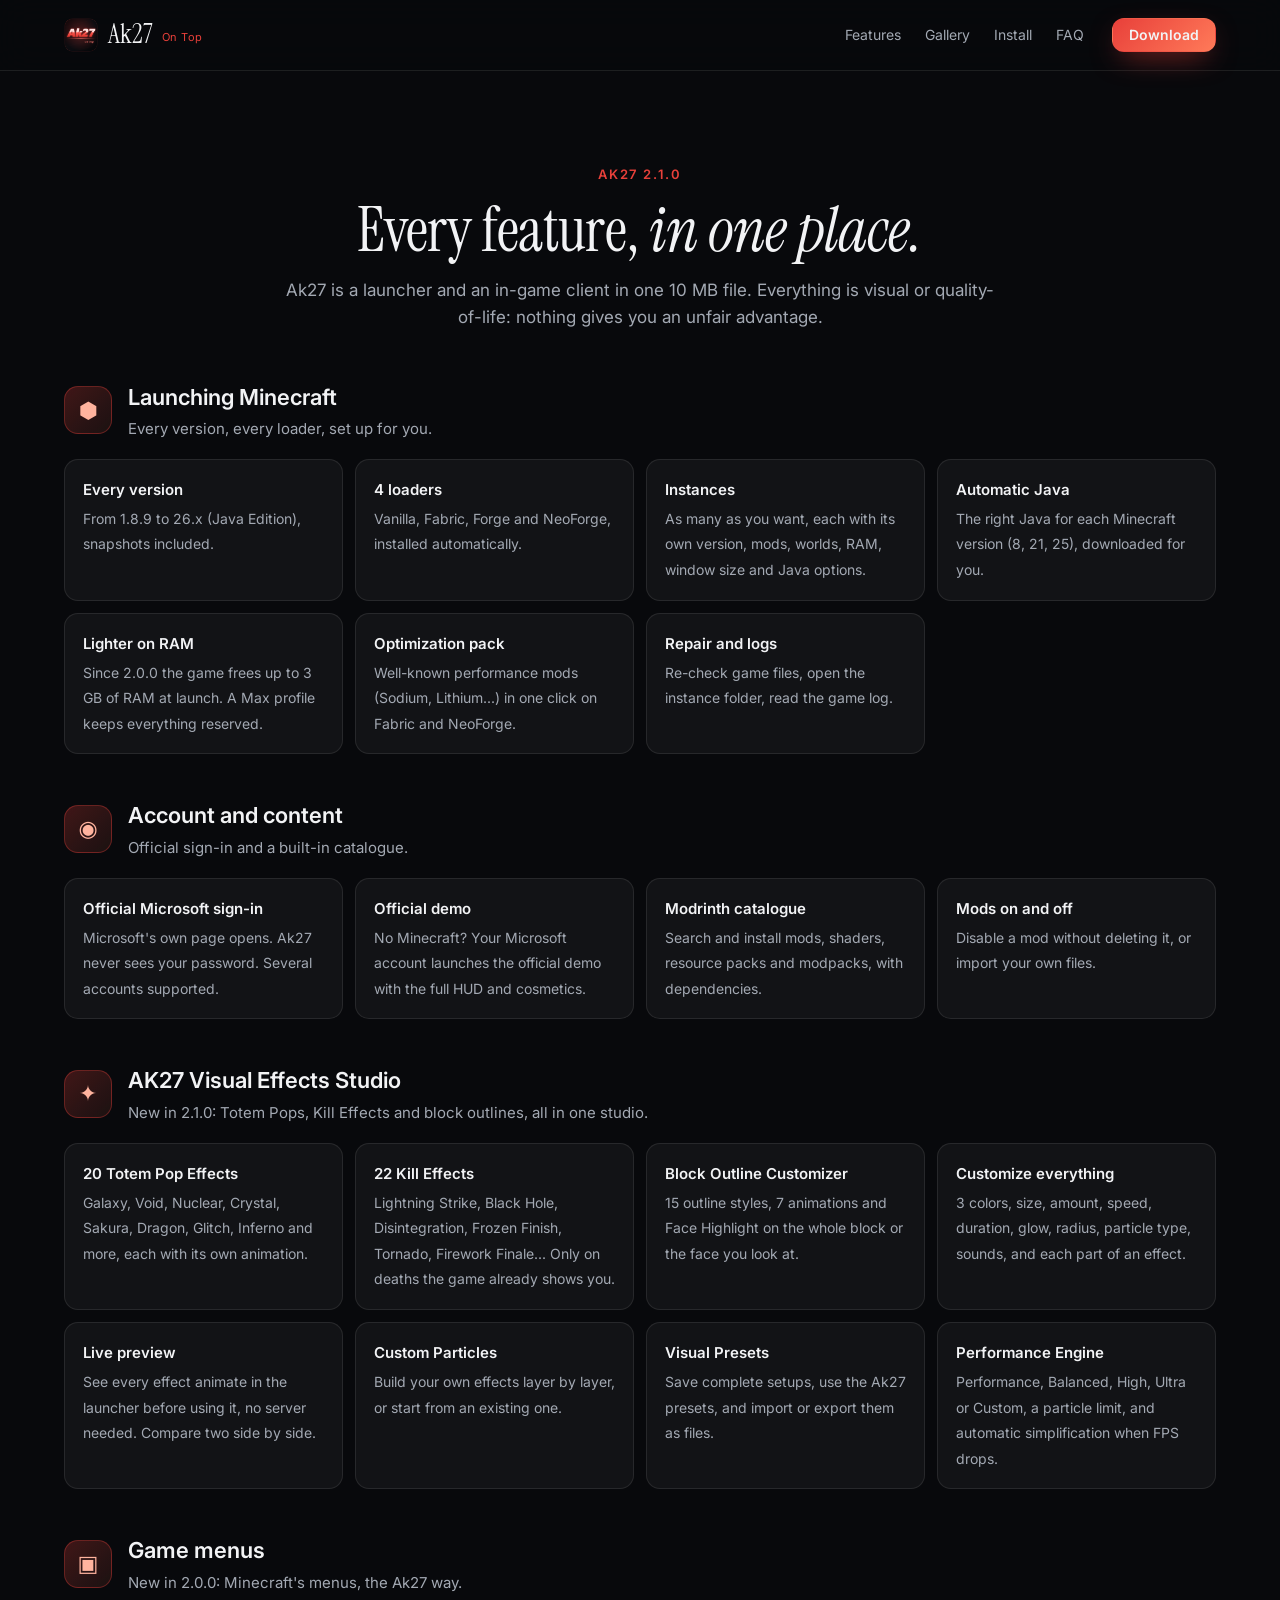
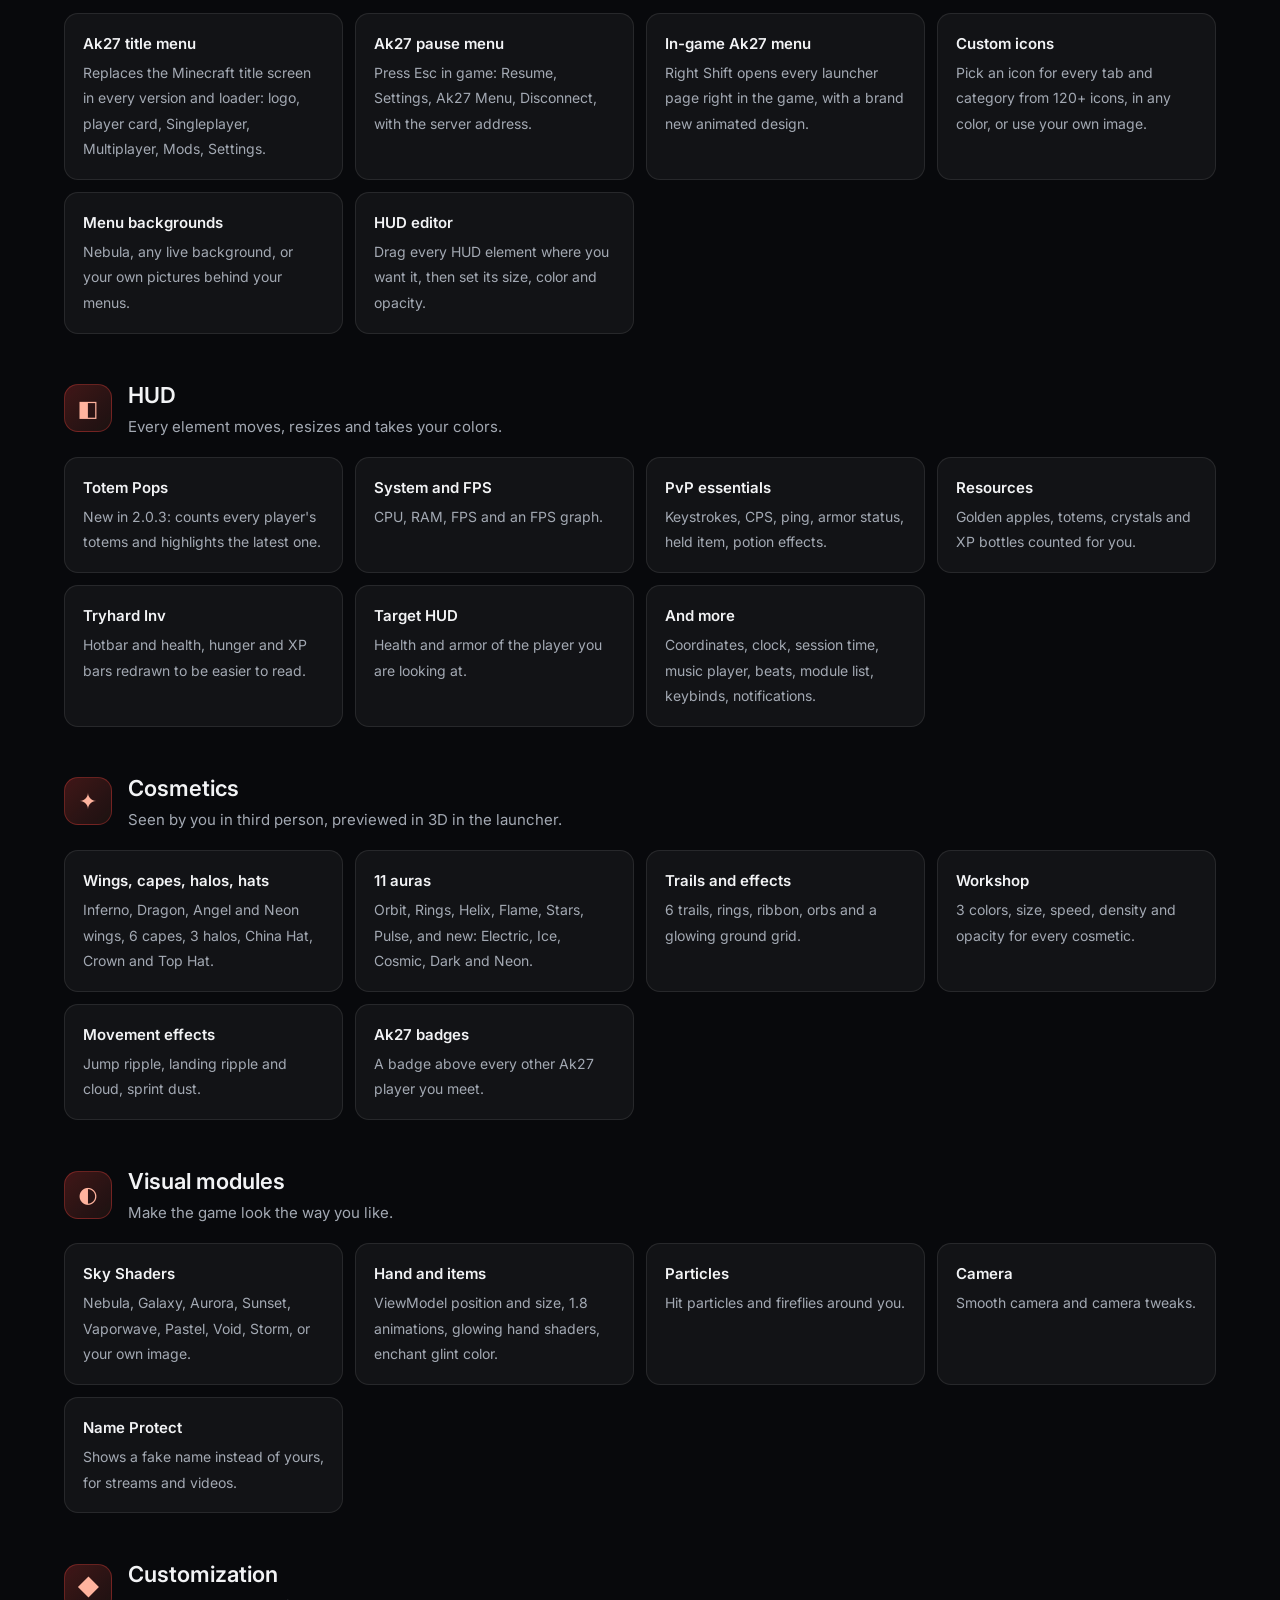
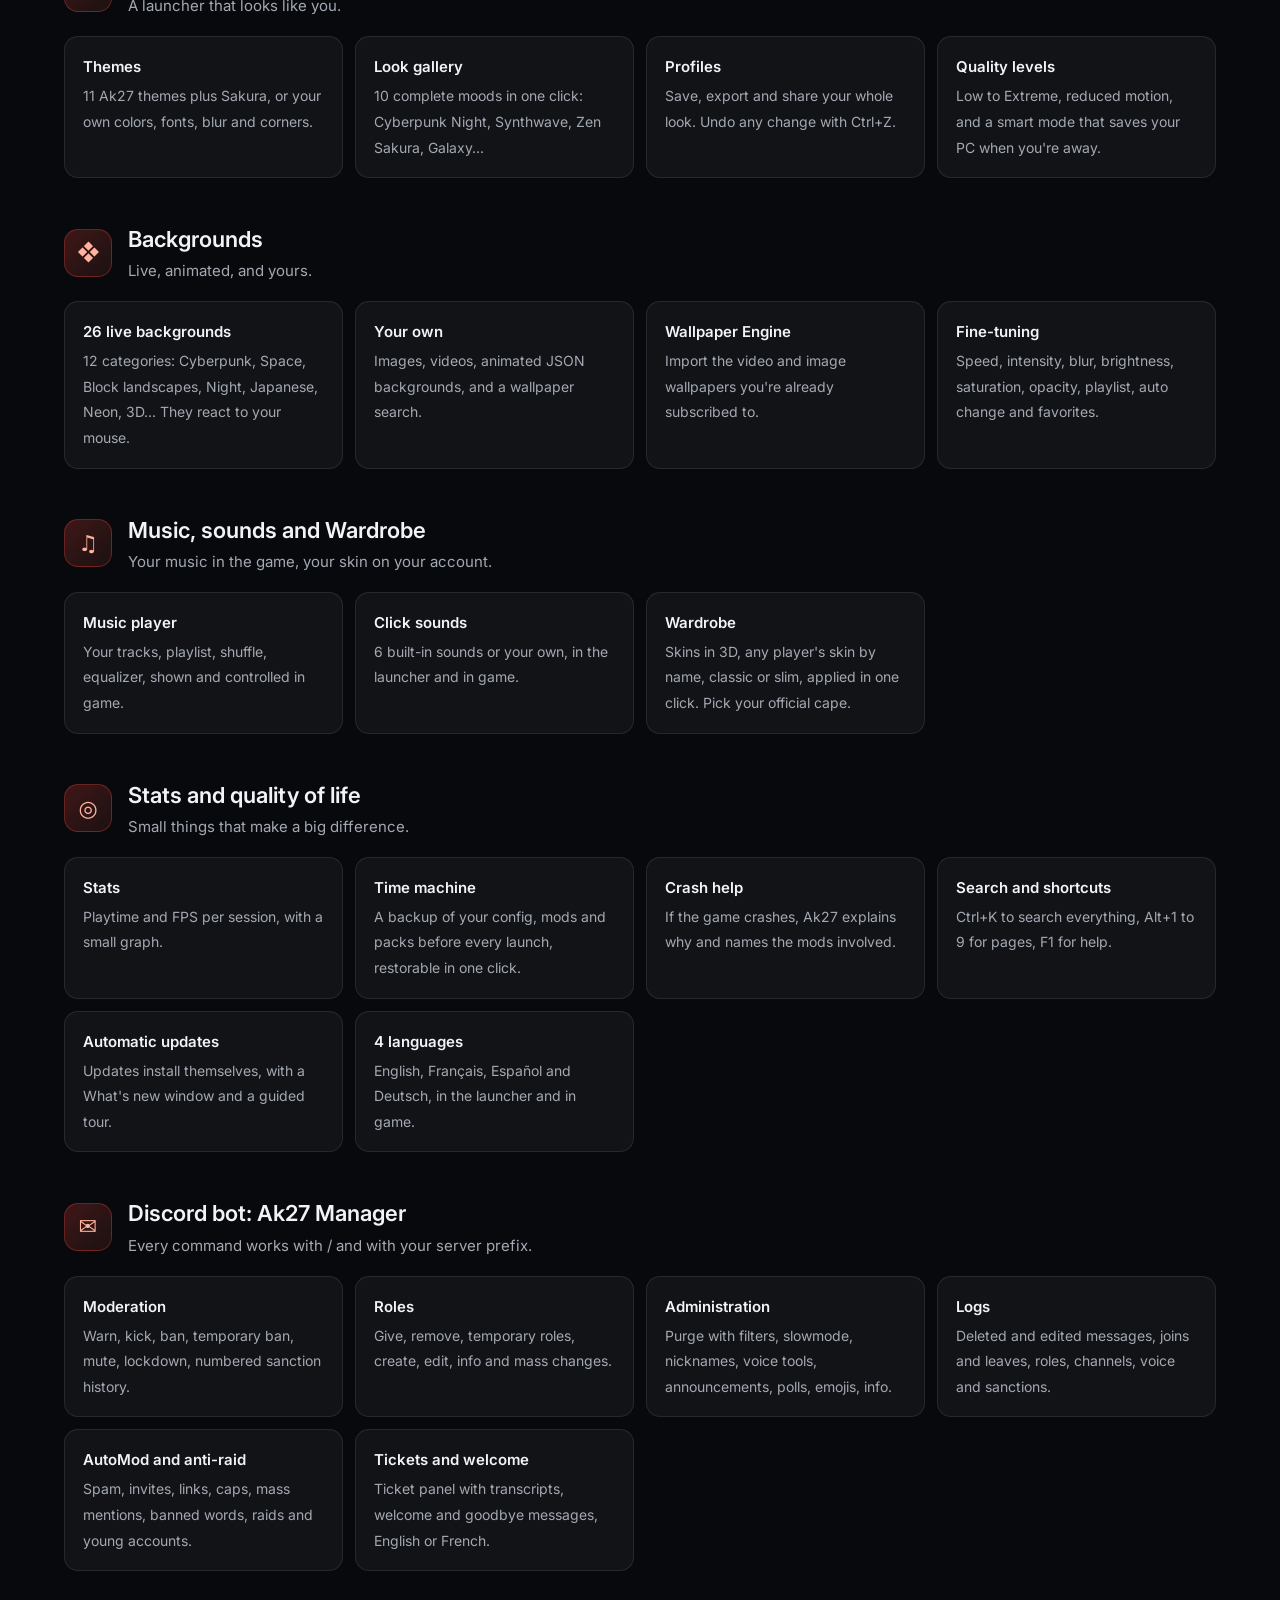
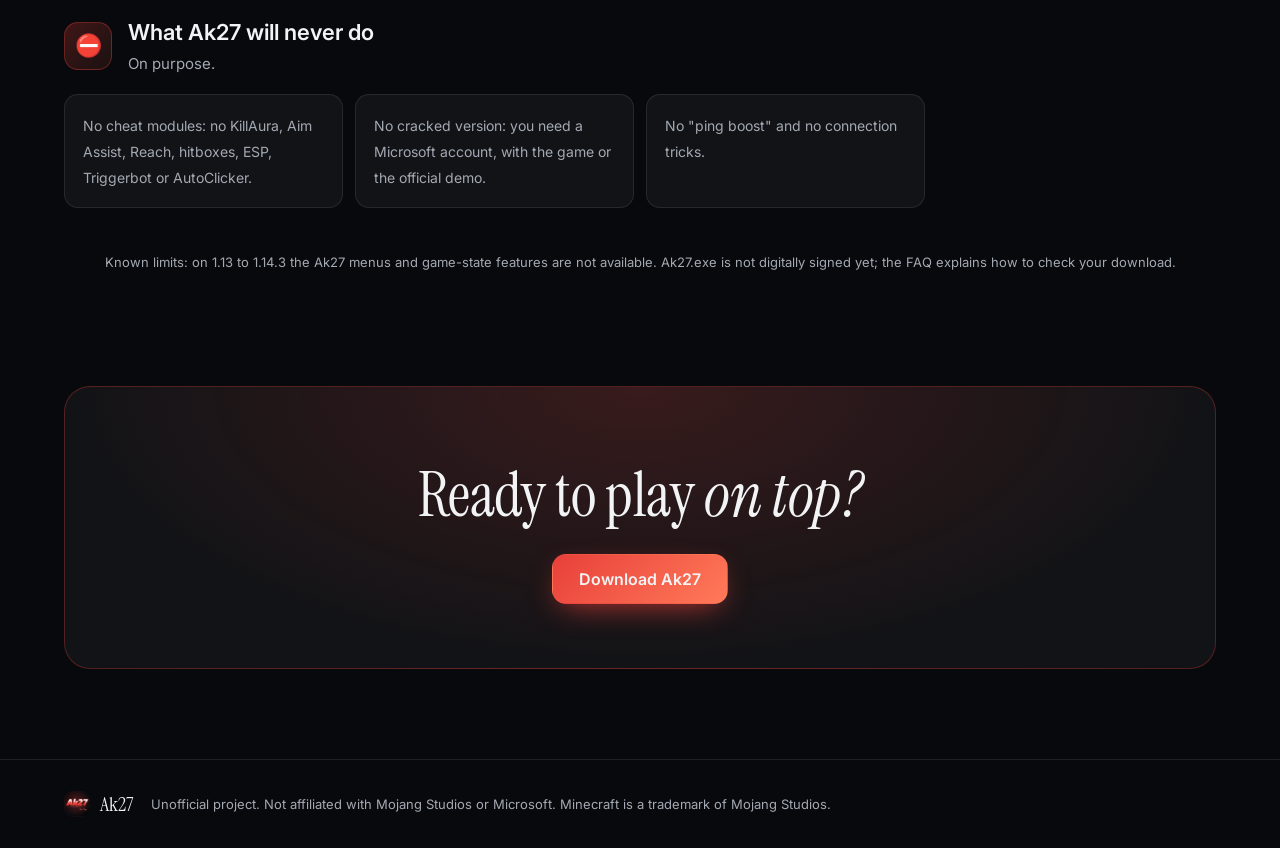
==== commit a12bc435: "Features: AK27 Visual Effects Studio (2.1.0) Co-Authored-By: Claude Opus 5.5 <noreply@anthropic.com>" ====
--- a/features.html
+++ b/features.html
@@ -34,7 +34,7 @@
 <main id="top">
   <section class="block">
     <div class="head reveal">
-      <span class="kicker">Ak27 2.0.3</span>
+      <span class="kicker">Ak27 2.1.0</span>
       <h2>Every feature, <i>in one place.</i></h2>
       <p>Ak27 is a launcher and an in-game client in one 10 MB file. Everything is visual or quality-of-life: nothing gives you an unfair advantage.</p>
     </div>
@@ -57,6 +57,19 @@
         <li><b>Official demo</b><span>No Minecraft? Your Microsoft account launches the official demo with the full HUD and cosmetics.</span></li>
         <li><b>Modrinth catalogue</b><span>Search and install mods, shaders, resource packs and modpacks, with dependencies.</span></li>
         <li><b>Mods on and off</b><span>Disable a mod without deleting it, or import your own files.</span></li>
+      </ul>
+    </div>
+    <div class="group reveal">
+      <div class="ghead"><span class="ico">✦</span><div><h3>AK27 Visual Effects Studio</h3><p>New in 2.1.0: Totem Pops, Kill Effects and block outlines, all in one studio.</p></div></div>
+      <ul class="cards">
+        <li><b>20 Totem Pop Effects</b><span>Galaxy, Void, Nuclear, Crystal, Sakura, Dragon, Glitch, Inferno and more, each with its own animation.</span></li>
+        <li><b>22 Kill Effects</b><span>Lightning Strike, Black Hole, Disintegration, Frozen Finish, Tornado, Firework Finale... Only on deaths the game already shows you.</span></li>
+        <li><b>Block Outline Customizer</b><span>15 outline styles, 7 animations and Face Highlight on the whole block or the face you look at.</span></li>
+        <li><b>Customize everything</b><span>3 colors, size, amount, speed, duration, glow, radius, particle type, sounds, and each part of an effect.</span></li>
+        <li><b>Live preview</b><span>See every effect animate in the launcher before using it, no server needed. Compare two side by side.</span></li>
+        <li><b>Custom Particles</b><span>Build your own effects layer by layer, or start from an existing one.</span></li>
+        <li><b>Visual Presets</b><span>Save complete setups, use the Ak27 presets, and import or export them as files.</span></li>
+        <li><b>Performance Engine</b><span>Performance, Balanced, High, Ultra or Custom, a particle limit, and automatic simplification when FPS drops.</span></li>
       </ul>
     </div>
     <div class="group reveal">
@@ -90,8 +103,6 @@
         <li><b>Trails and effects</b><span>6 trails, rings, ribbon, orbs and a glowing ground grid.</span></li>
         <li><b>Workshop</b><span>3 colors, size, speed, density and opacity for every cosmetic.</span></li>
         <li><b>Movement effects</b><span>Jump ripple, landing ripple and cloud, sprint dust.</span></li>
-        <li><b>Totem Particles</b><span>New in 2.0.3: a custom effect when you or other players pop a totem. 7 styles, 3 colors, size, speed and density.</span></li>
-        <li><b>Block Overlay</b><span>New in 2.0.3: outline and fill on the block you look at. Outline, Fill, Corners, Rainbow and Pulse.</span></li>
         <li><b>Ak27 badges</b><span>A badge above every other Ak27 player you meet.</span></li>
       </ul>
     </div>
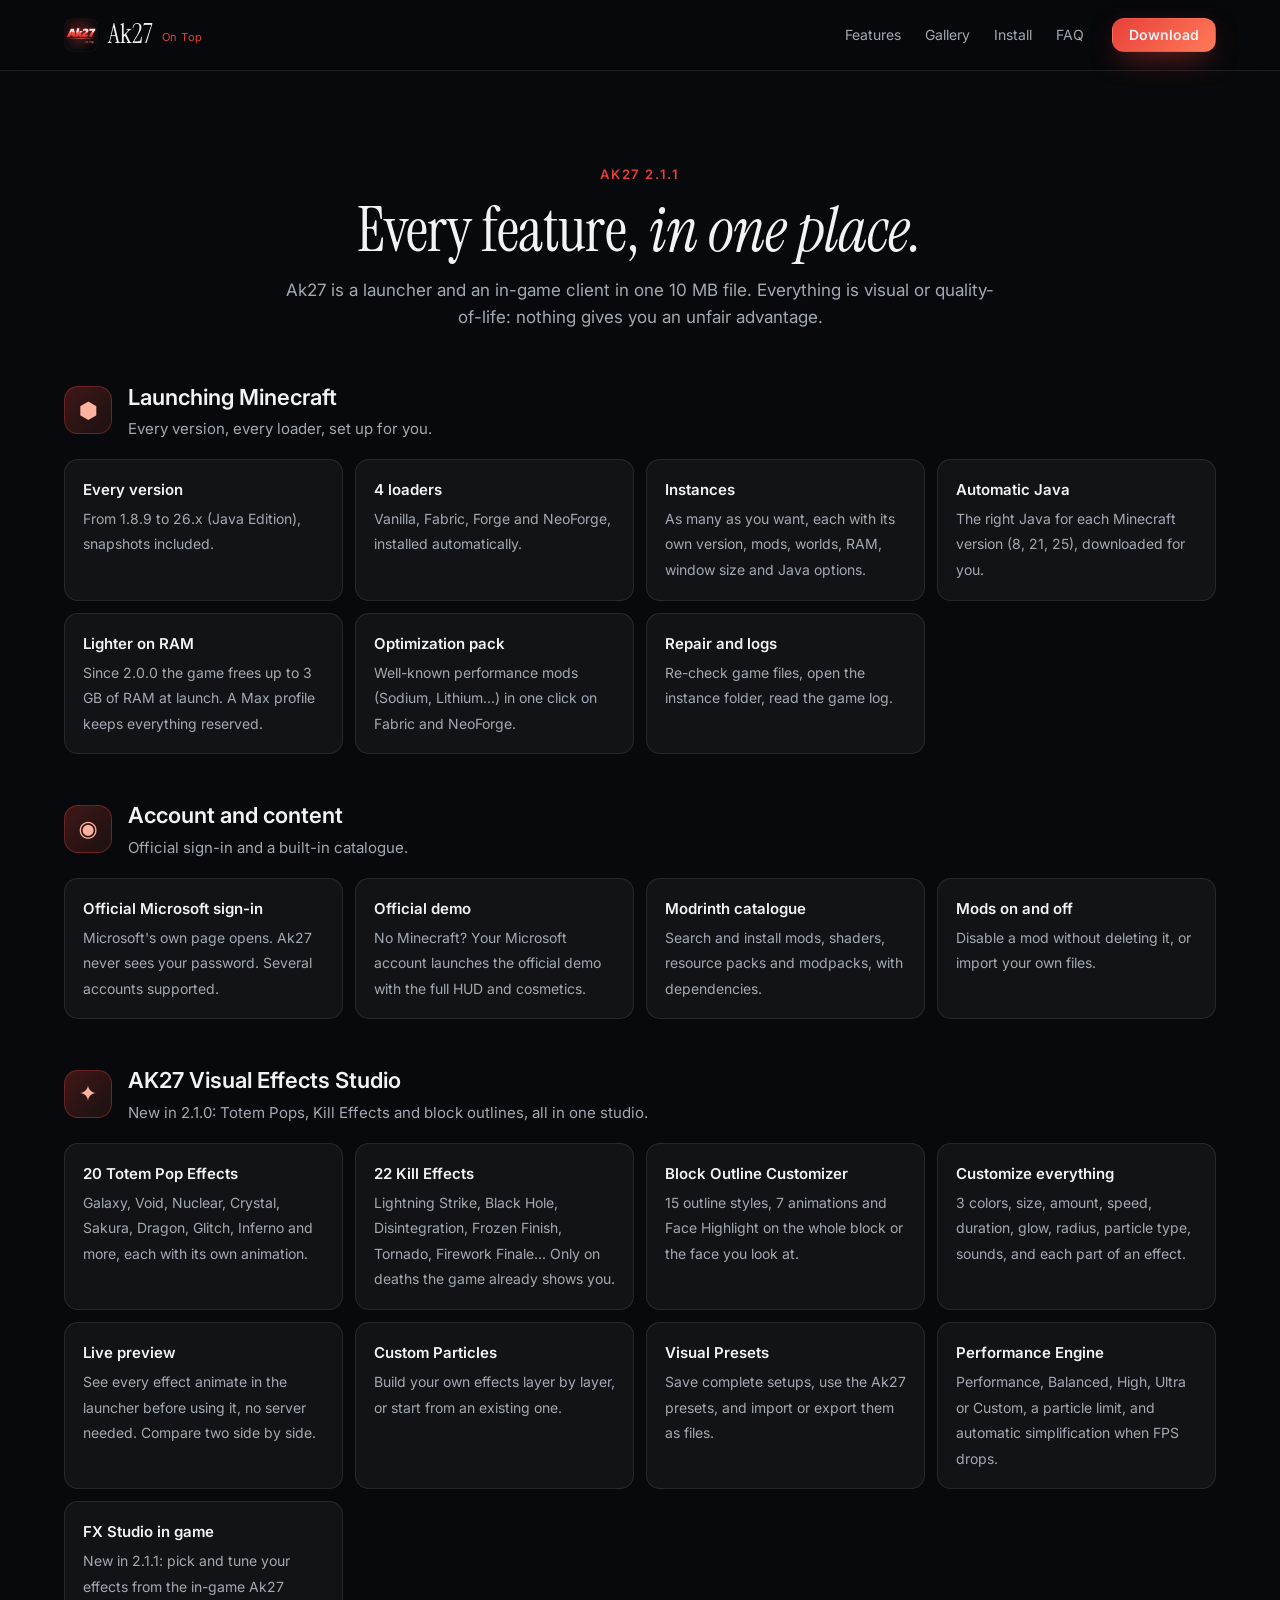
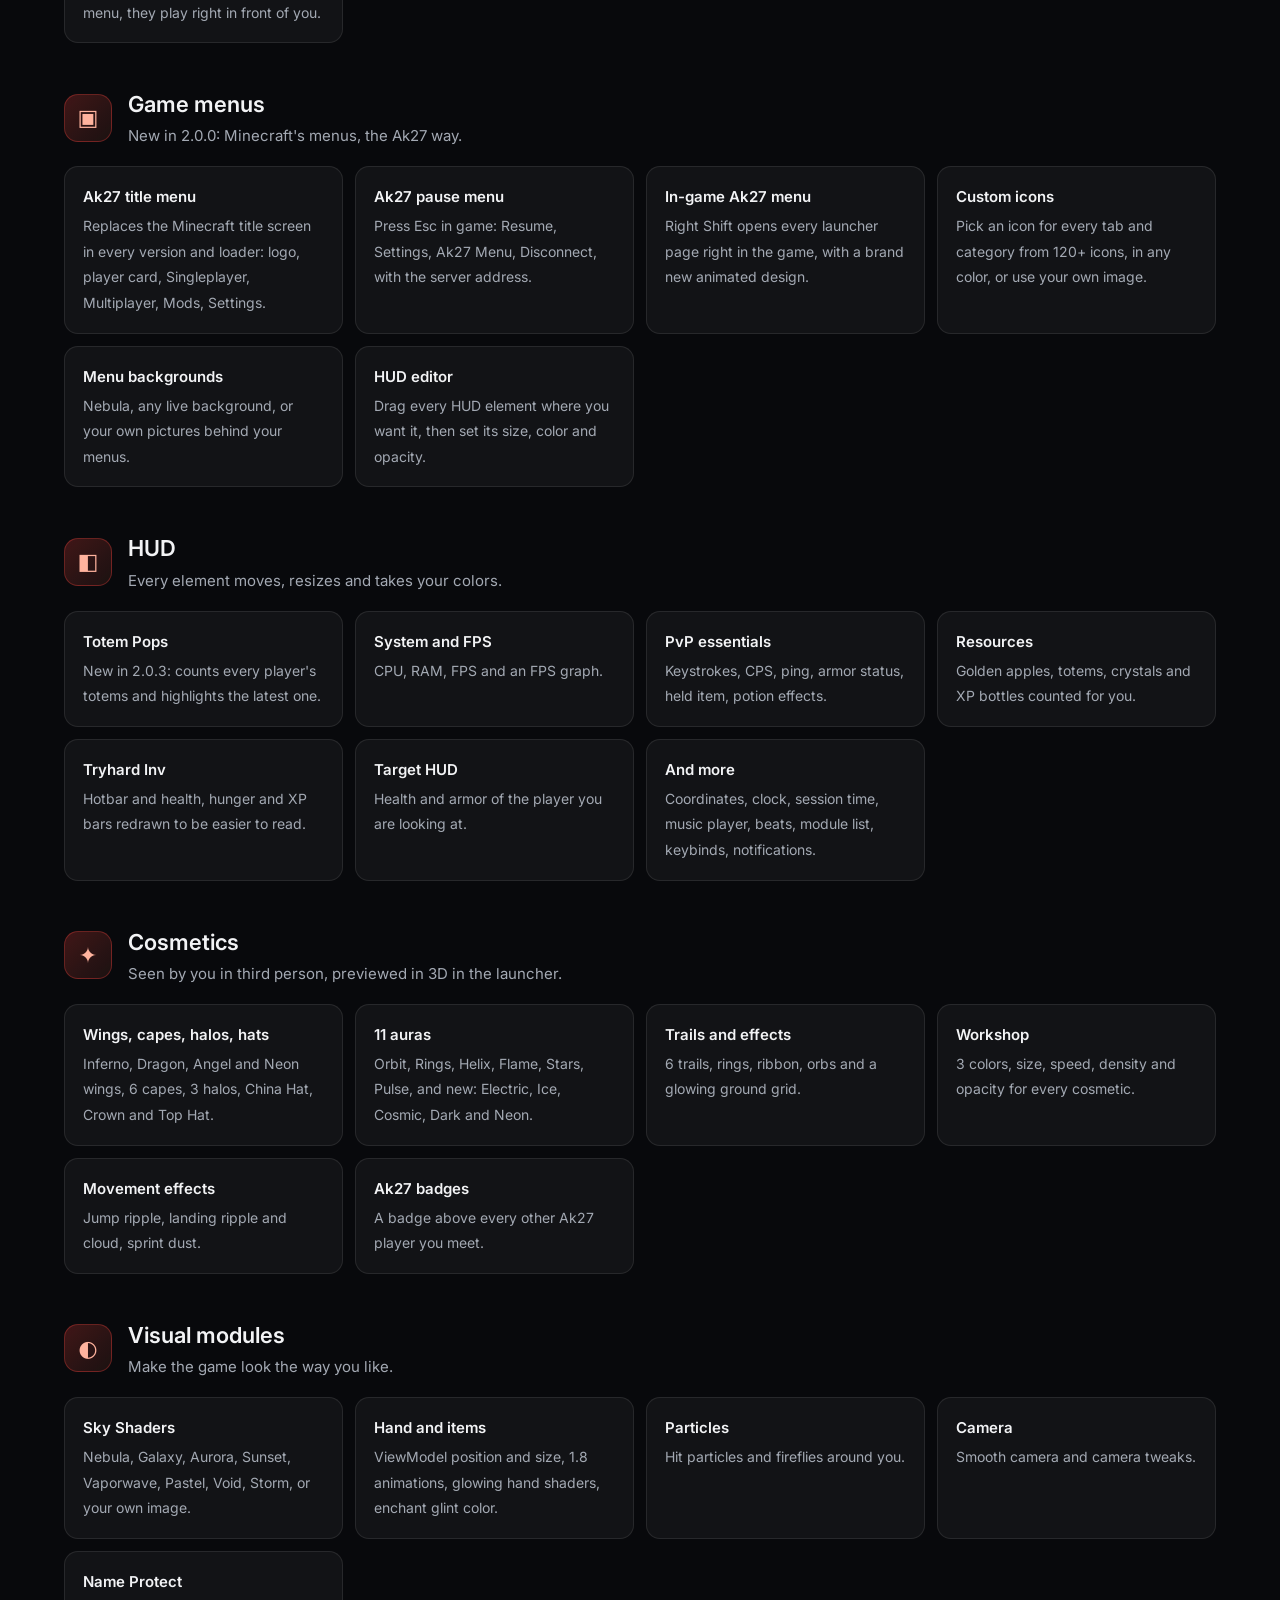
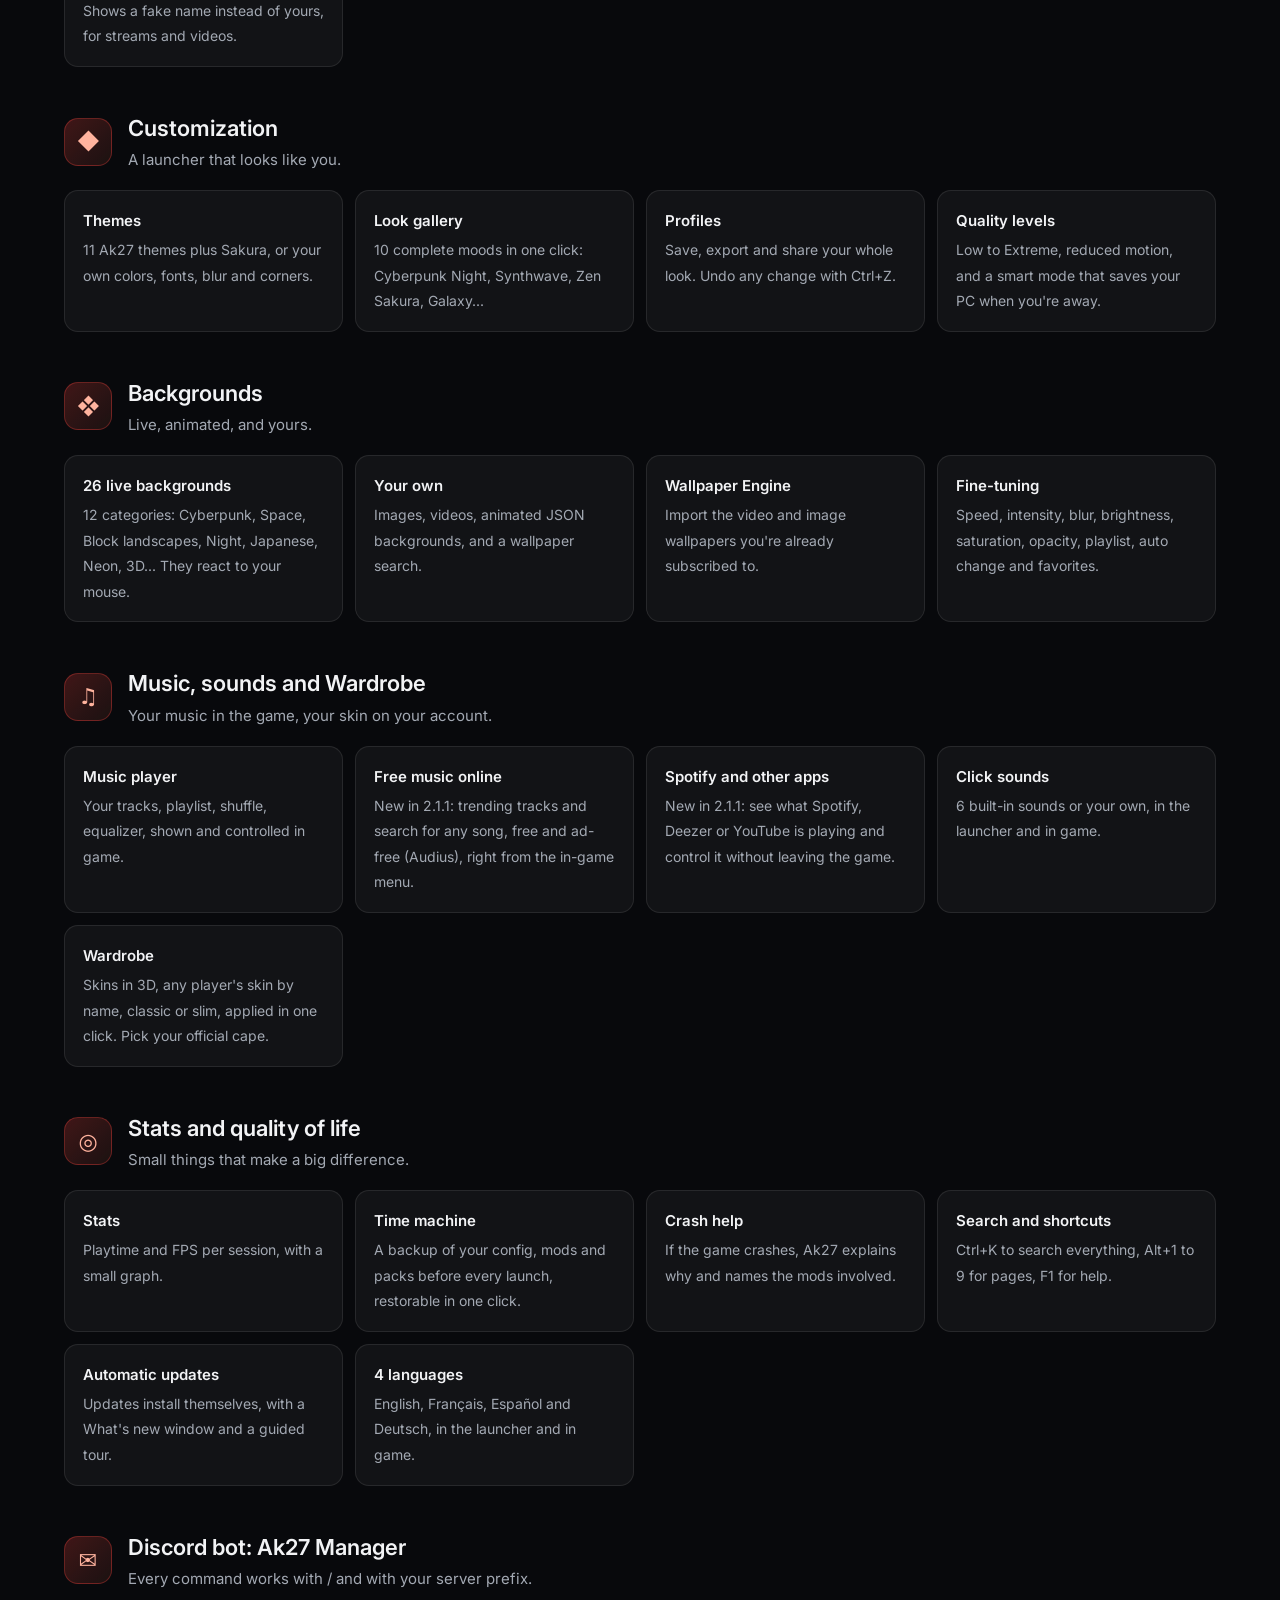
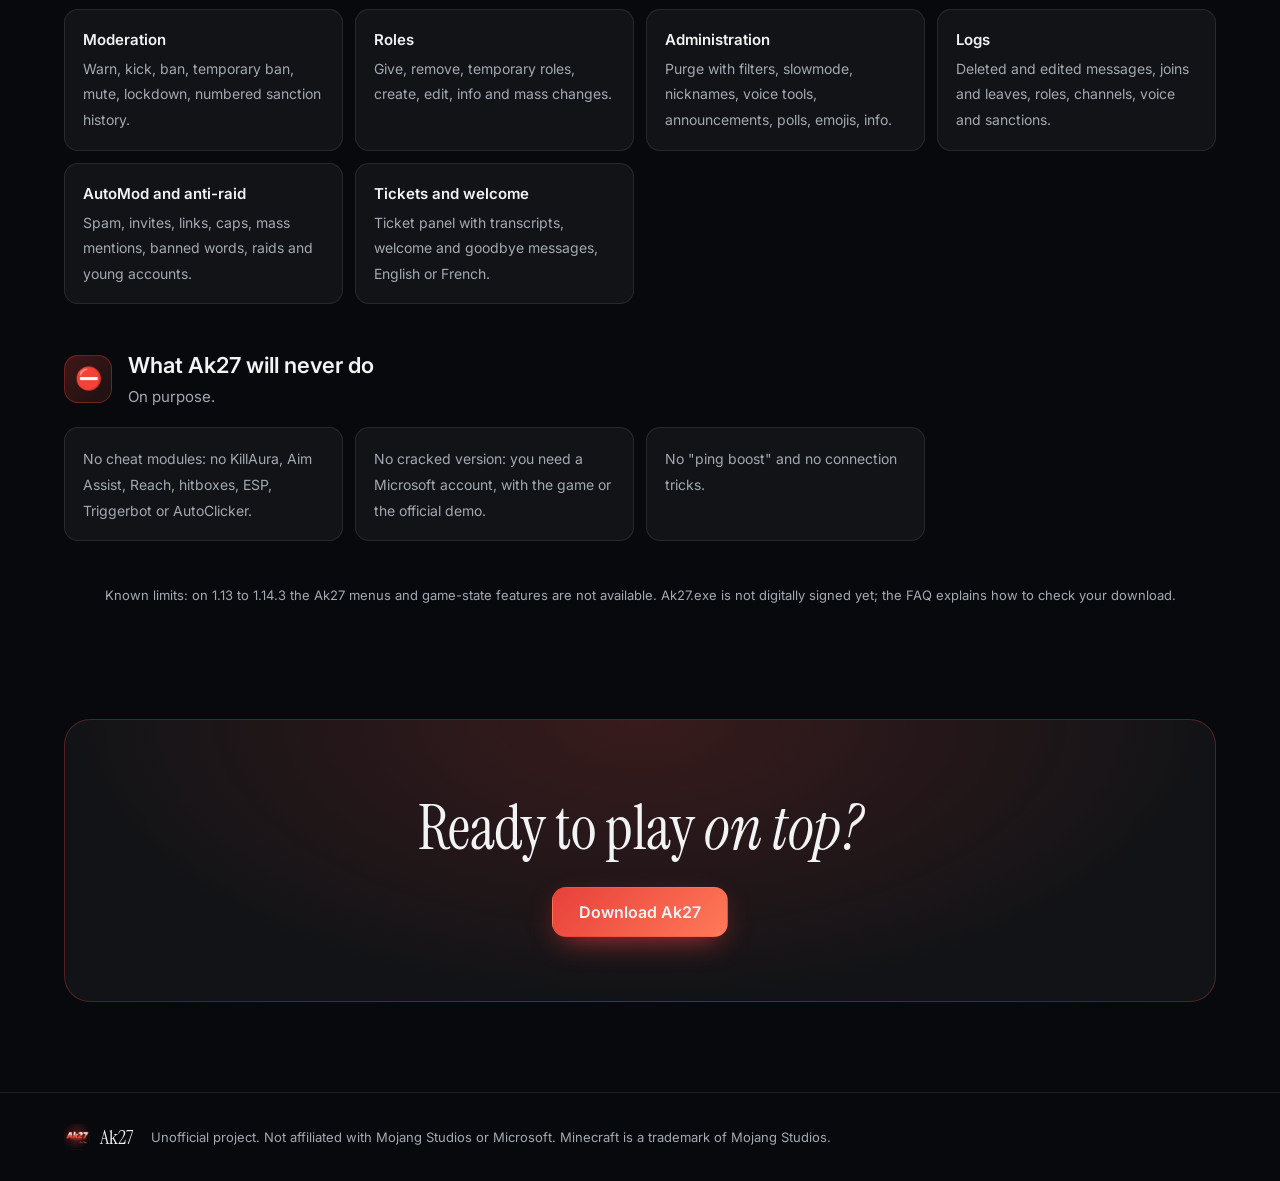
==== commit 26f2d4aa: "Features: FX Studio and music in game (2.1.1) Co-Authored-By: Claude Opus 5.5 <noreply@anthropic.com" ====
--- a/features.html
+++ b/features.html
@@ -34,7 +34,7 @@
 <main id="top">
   <section class="block">
     <div class="head reveal">
-      <span class="kicker">Ak27 2.1.0</span>
+      <span class="kicker">Ak27 2.1.1</span>
       <h2>Every feature, <i>in one place.</i></h2>
       <p>Ak27 is a launcher and an in-game client in one 10 MB file. Everything is visual or quality-of-life: nothing gives you an unfair advantage.</p>
     </div>
@@ -70,6 +70,7 @@
         <li><b>Custom Particles</b><span>Build your own effects layer by layer, or start from an existing one.</span></li>
         <li><b>Visual Presets</b><span>Save complete setups, use the Ak27 presets, and import or export them as files.</span></li>
         <li><b>Performance Engine</b><span>Performance, Balanced, High, Ultra or Custom, a particle limit, and automatic simplification when FPS drops.</span></li>
+        <li><b>FX Studio in game</b><span>New in 2.1.1: pick and tune your effects from the in-game Ak27 menu, they play right in front of you.</span></li>
       </ul>
     </div>
     <div class="group reveal">
@@ -138,6 +139,8 @@
       <div class="ghead"><span class="ico">♫</span><div><h3>Music, sounds and Wardrobe</h3><p>Your music in the game, your skin on your account.</p></div></div>
       <ul class="cards">
         <li><b>Music player</b><span>Your tracks, playlist, shuffle, equalizer, shown and controlled in game.</span></li>
+        <li><b>Free music online</b><span>New in 2.1.1: trending tracks and search for any song, free and ad-free (Audius), right from the in-game menu.</span></li>
+        <li><b>Spotify and other apps</b><span>New in 2.1.1: see what Spotify, Deezer or YouTube is playing and control it without leaving the game.</span></li>
         <li><b>Click sounds</b><span>6 built-in sounds or your own, in the launcher and in game.</span></li>
         <li><b>Wardrobe</b><span>Skins in 3D, any player&#x27;s skin by name, classic or slim, applied in one click. Pick your official cape.</span></li>
       </ul>
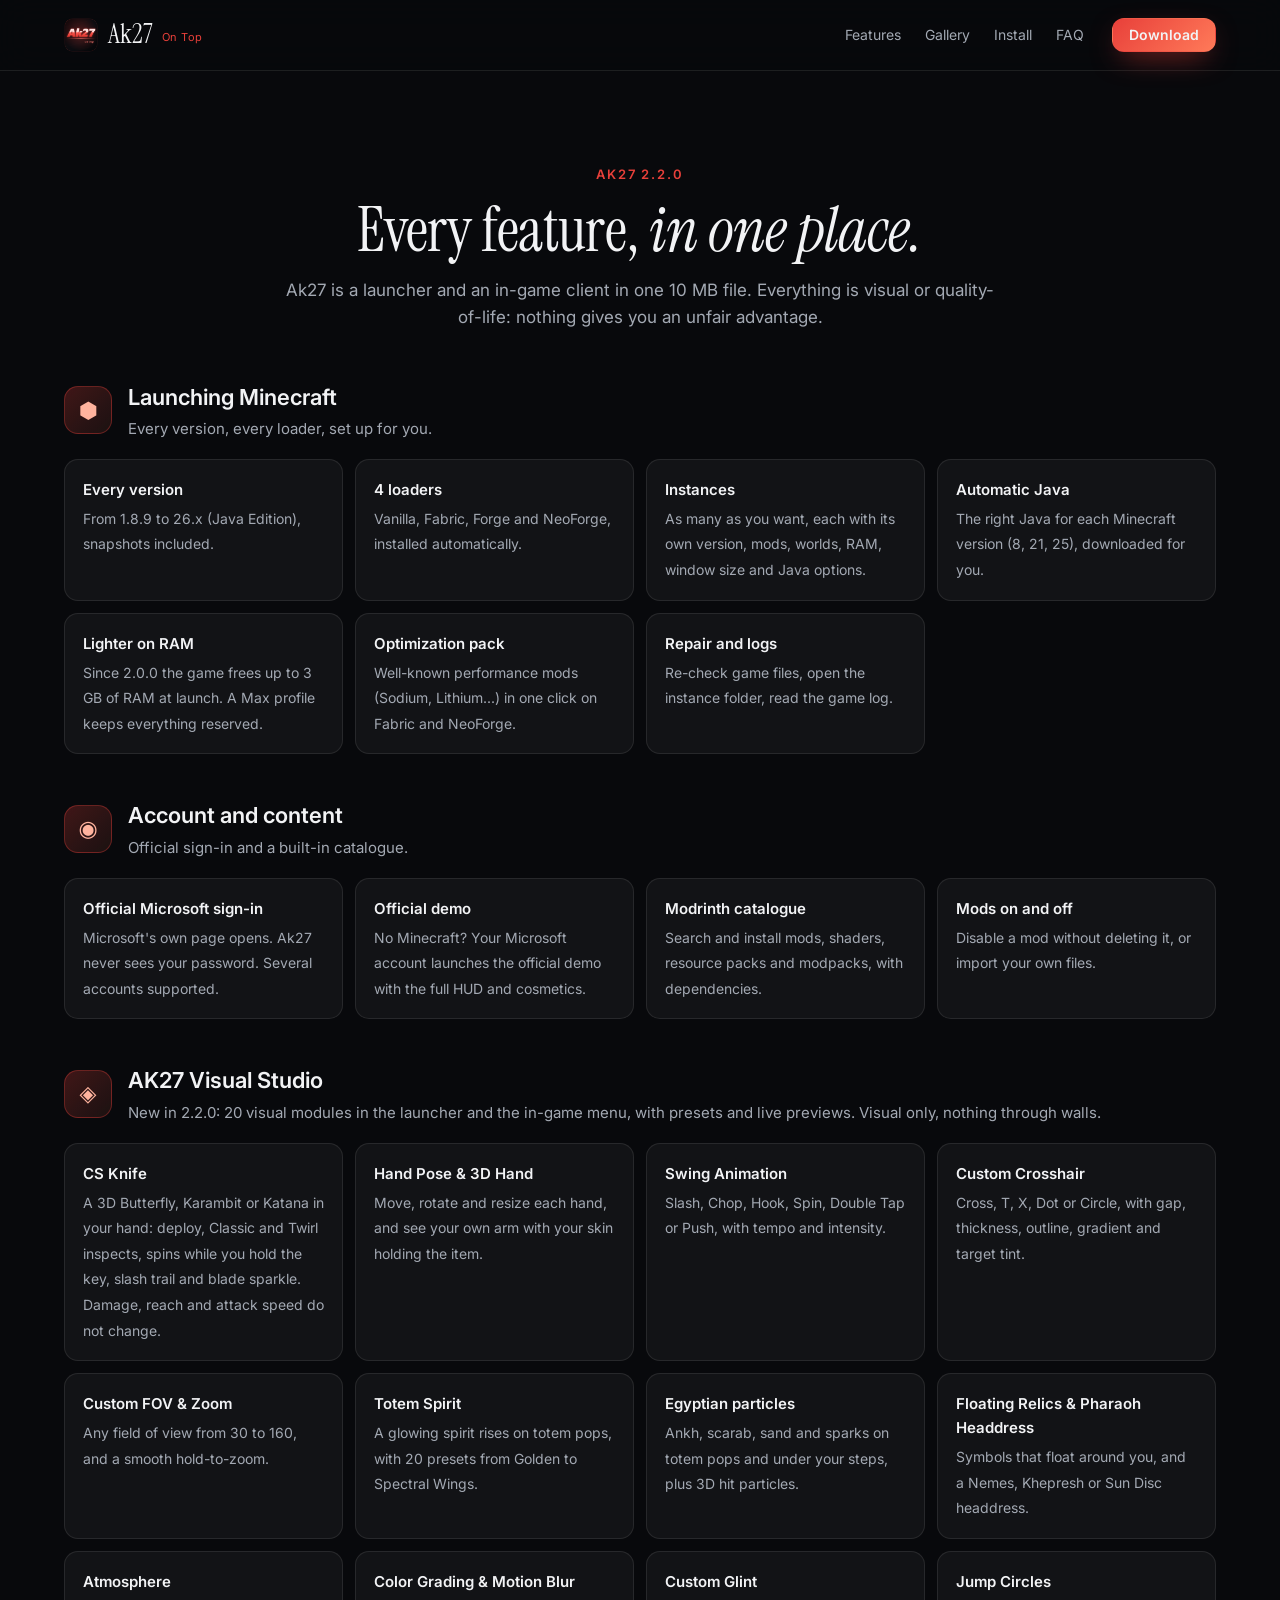
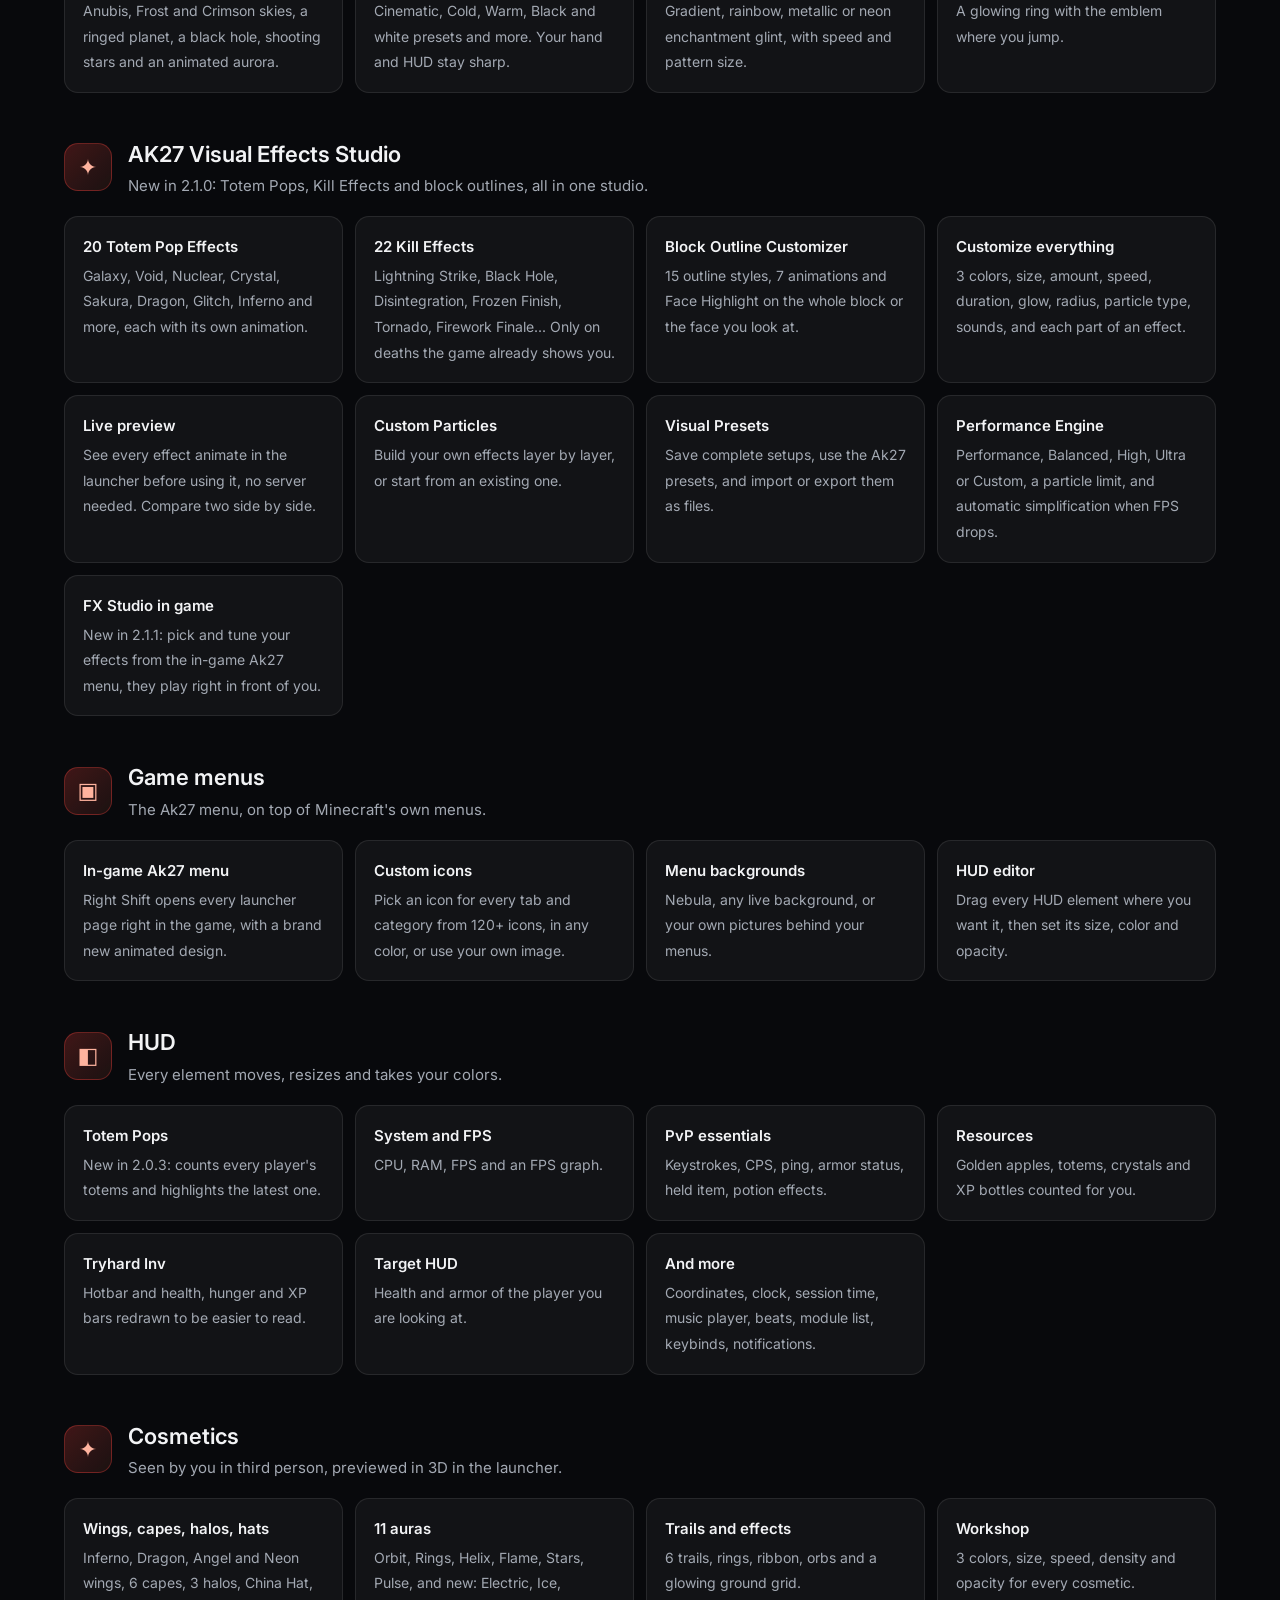
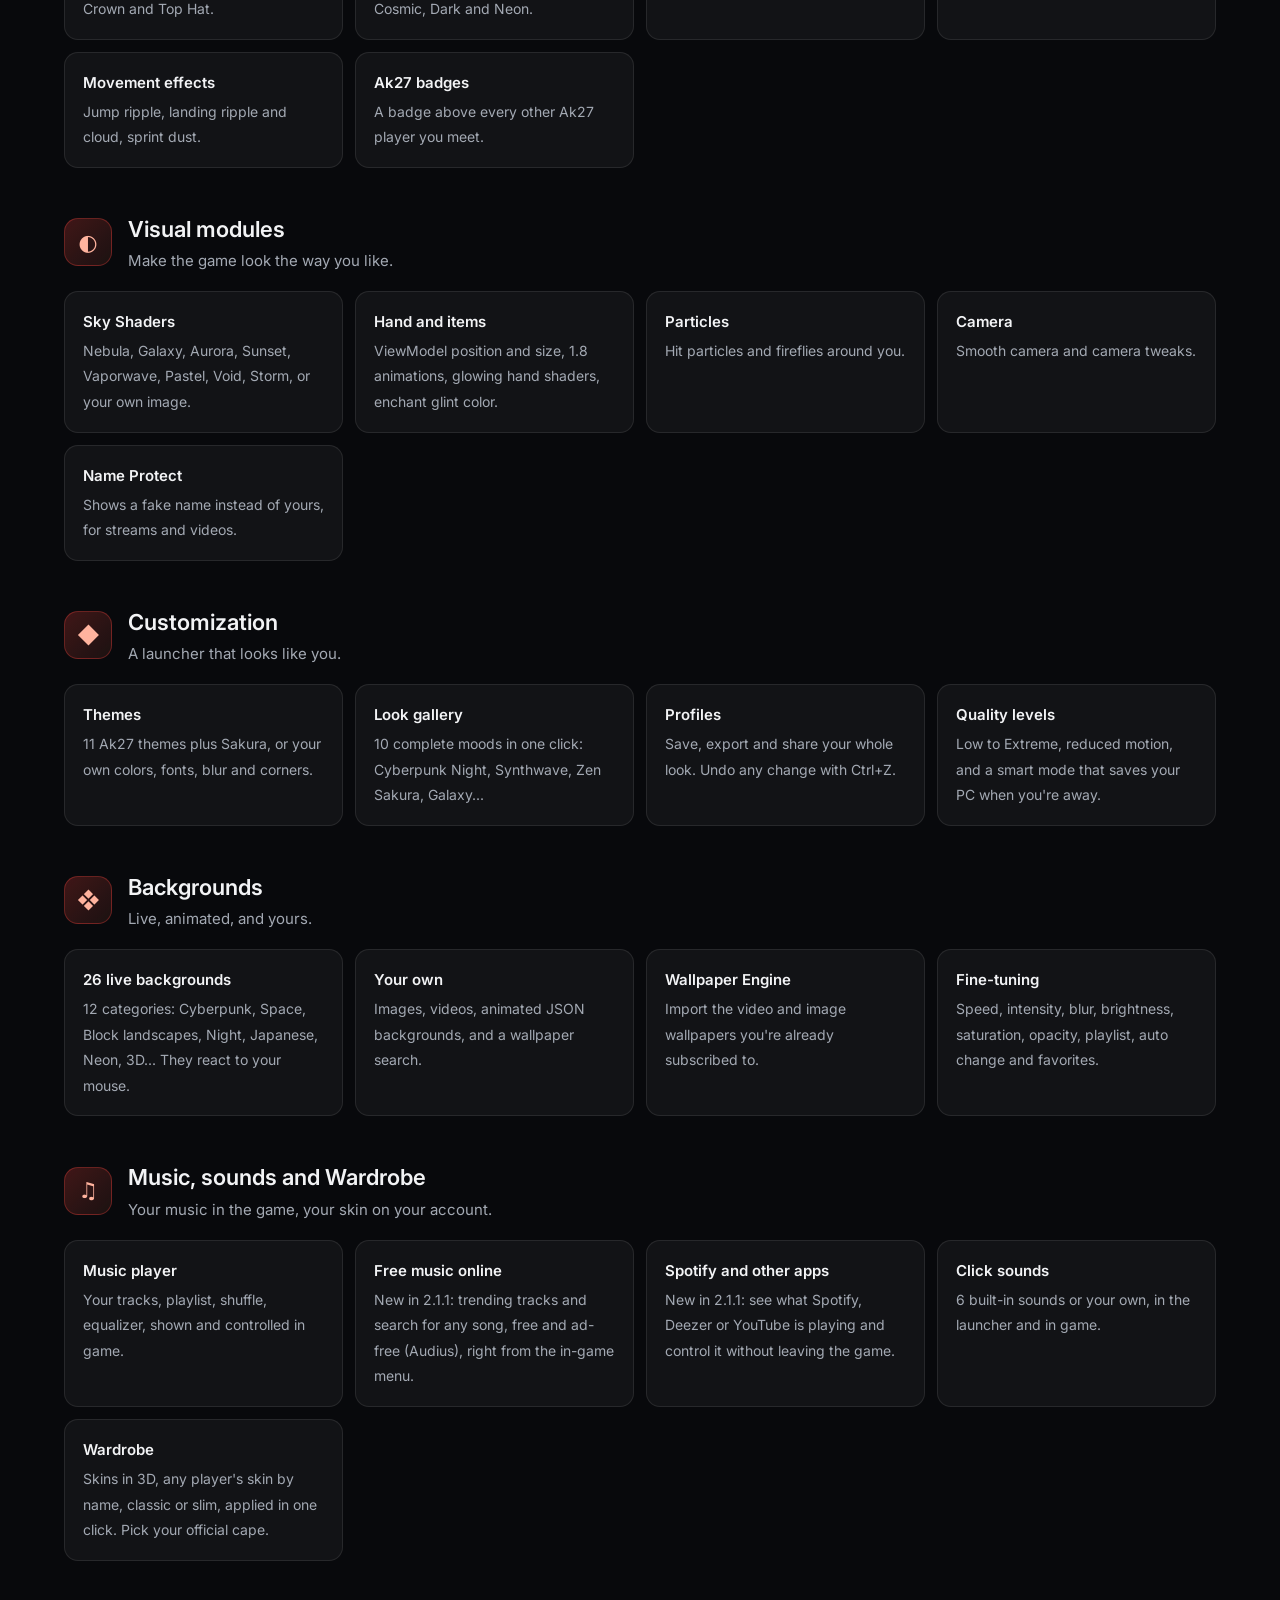
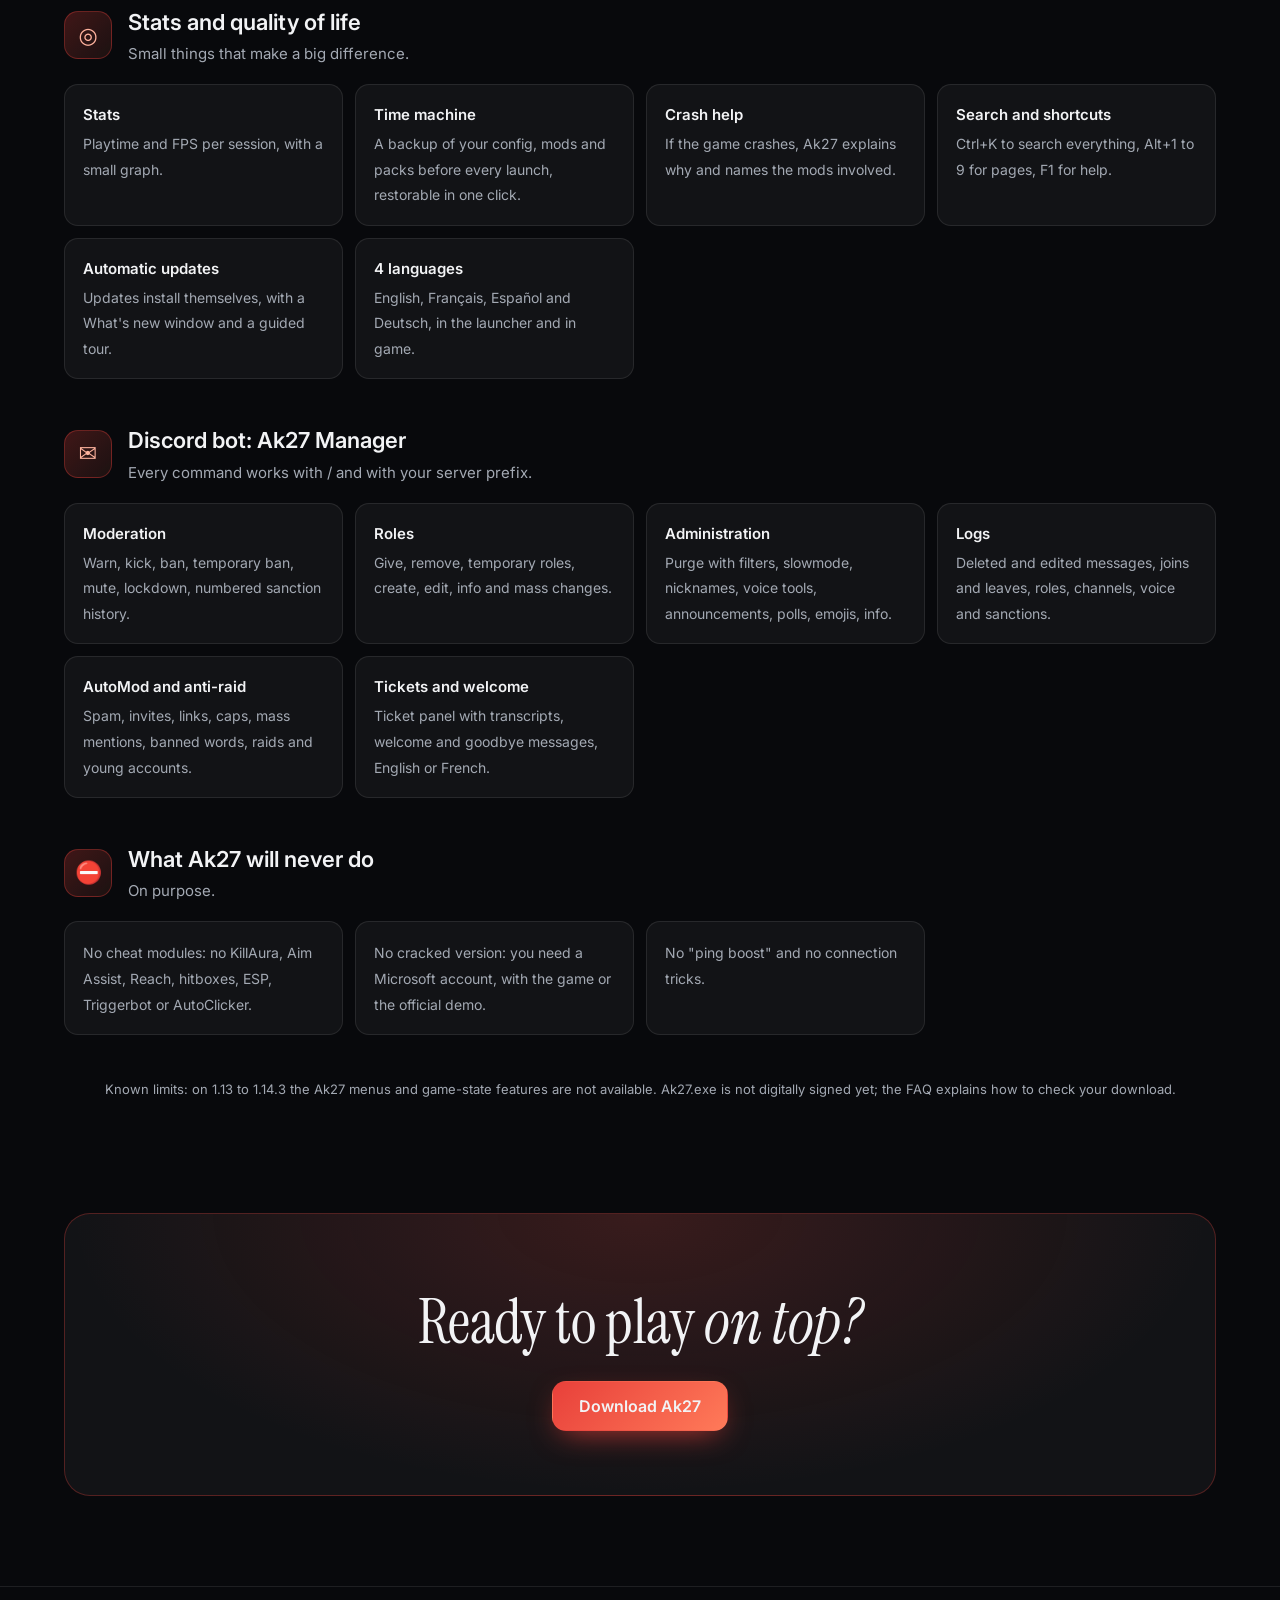
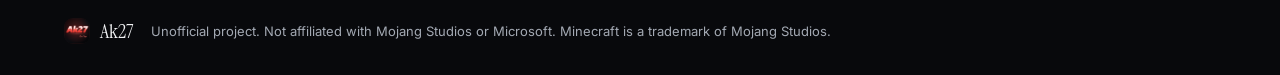
==== commit a93b29d1: "Features page: Ak27 2.2.0 Visual Studio, title and pause menus removed Co-Authored-By: Claude Opus 5" ====
--- a/features.html
+++ b/features.html
@@ -34,7 +34,7 @@
 <main id="top">
   <section class="block">
     <div class="head reveal">
-      <span class="kicker">Ak27 2.1.1</span>
+      <span class="kicker">Ak27 2.2.0</span>
       <h2>Every feature, <i>in one place.</i></h2>
       <p>Ak27 is a launcher and an in-game client in one 10 MB file. Everything is visual or quality-of-life: nothing gives you an unfair advantage.</p>
     </div>
@@ -57,6 +57,23 @@
         <li><b>Official demo</b><span>No Minecraft? Your Microsoft account launches the official demo with the full HUD and cosmetics.</span></li>
         <li><b>Modrinth catalogue</b><span>Search and install mods, shaders, resource packs and modpacks, with dependencies.</span></li>
         <li><b>Mods on and off</b><span>Disable a mod without deleting it, or import your own files.</span></li>
+      </ul>
+    </div>
+    <div class="group reveal">
+      <div class="ghead"><span class="ico">◈</span><div><h3>AK27 Visual Studio</h3><p>New in 2.2.0: 20 visual modules in the launcher and the in-game menu, with presets and live previews. Visual only, nothing through walls.</p></div></div>
+      <ul class="cards">
+        <li><b>CS Knife</b><span>A 3D Butterfly, Karambit or Katana in your hand: deploy, Classic and Twirl inspects, spins while you hold the key, slash trail and blade sparkle. Damage, reach and attack speed do not change.</span></li>
+        <li><b>Hand Pose &amp; 3D Hand</b><span>Move, rotate and resize each hand, and see your own arm with your skin holding the item.</span></li>
+        <li><b>Swing Animation</b><span>Slash, Chop, Hook, Spin, Double Tap or Push, with tempo and intensity.</span></li>
+        <li><b>Custom Crosshair</b><span>Cross, T, X, Dot or Circle, with gap, thickness, outline, gradient and target tint.</span></li>
+        <li><b>Custom FOV &amp; Zoom</b><span>Any field of view from 30 to 160, and a smooth hold-to-zoom.</span></li>
+        <li><b>Totem Spirit</b><span>A glowing spirit rises on totem pops, with 20 presets from Golden to Spectral Wings.</span></li>
+        <li><b>Egyptian particles</b><span>Ankh, scarab, sand and sparks on totem pops and under your steps, plus 3D hit particles.</span></li>
+        <li><b>Floating Relics &amp; Pharaoh Headdress</b><span>Symbols that float around you, and a Nemes, Khepresh or Sun Disc headdress.</span></li>
+        <li><b>Atmosphere</b><span>Anubis, Frost and Crimson skies, a ringed planet, a black hole, shooting stars and an animated aurora.</span></li>
+        <li><b>Color Grading &amp; Motion Blur</b><span>Cinematic, Cold, Warm, Black and white presets and more. Your hand and HUD stay sharp.</span></li>
+        <li><b>Custom Glint</b><span>Gradient, rainbow, metallic or neon enchantment glint, with speed and pattern size.</span></li>
+        <li><b>Jump Circles</b><span>A glowing ring with the emblem where you jump.</span></li>
       </ul>
     </div>
     <div class="group reveal">
@@ -74,10 +91,8 @@
       </ul>
     </div>
     <div class="group reveal">
-      <div class="ghead"><span class="ico">▣</span><div><h3>Game menus</h3><p>New in 2.0.0: Minecraft&#x27;s menus, the Ak27 way.</p></div></div>
-      <ul class="cards">
-        <li><b>Ak27 title menu</b><span>Replaces the Minecraft title screen in every version and loader: logo, player card, Singleplayer, Multiplayer, Mods, Settings.</span></li>
-        <li><b>Ak27 pause menu</b><span>Press Esc in game: Resume, Settings, Ak27 Menu, Disconnect, with the server address.</span></li>
+      <div class="ghead"><span class="ico">▣</span><div><h3>Game menus</h3><p>The Ak27 menu, on top of Minecraft&#x27;s own menus.</p></div></div>
+      <ul class="cards">
         <li><b>In-game Ak27 menu</b><span>Right Shift opens every launcher page right in the game, with a brand new animated design.</span></li>
         <li><b>Custom icons</b><span>Pick an icon for every tab and category from 120+ icons, in any color, or use your own image.</span></li>
         <li><b>Menu backgrounds</b><span>Nebula, any live background, or your own pictures behind your menus.</span></li>
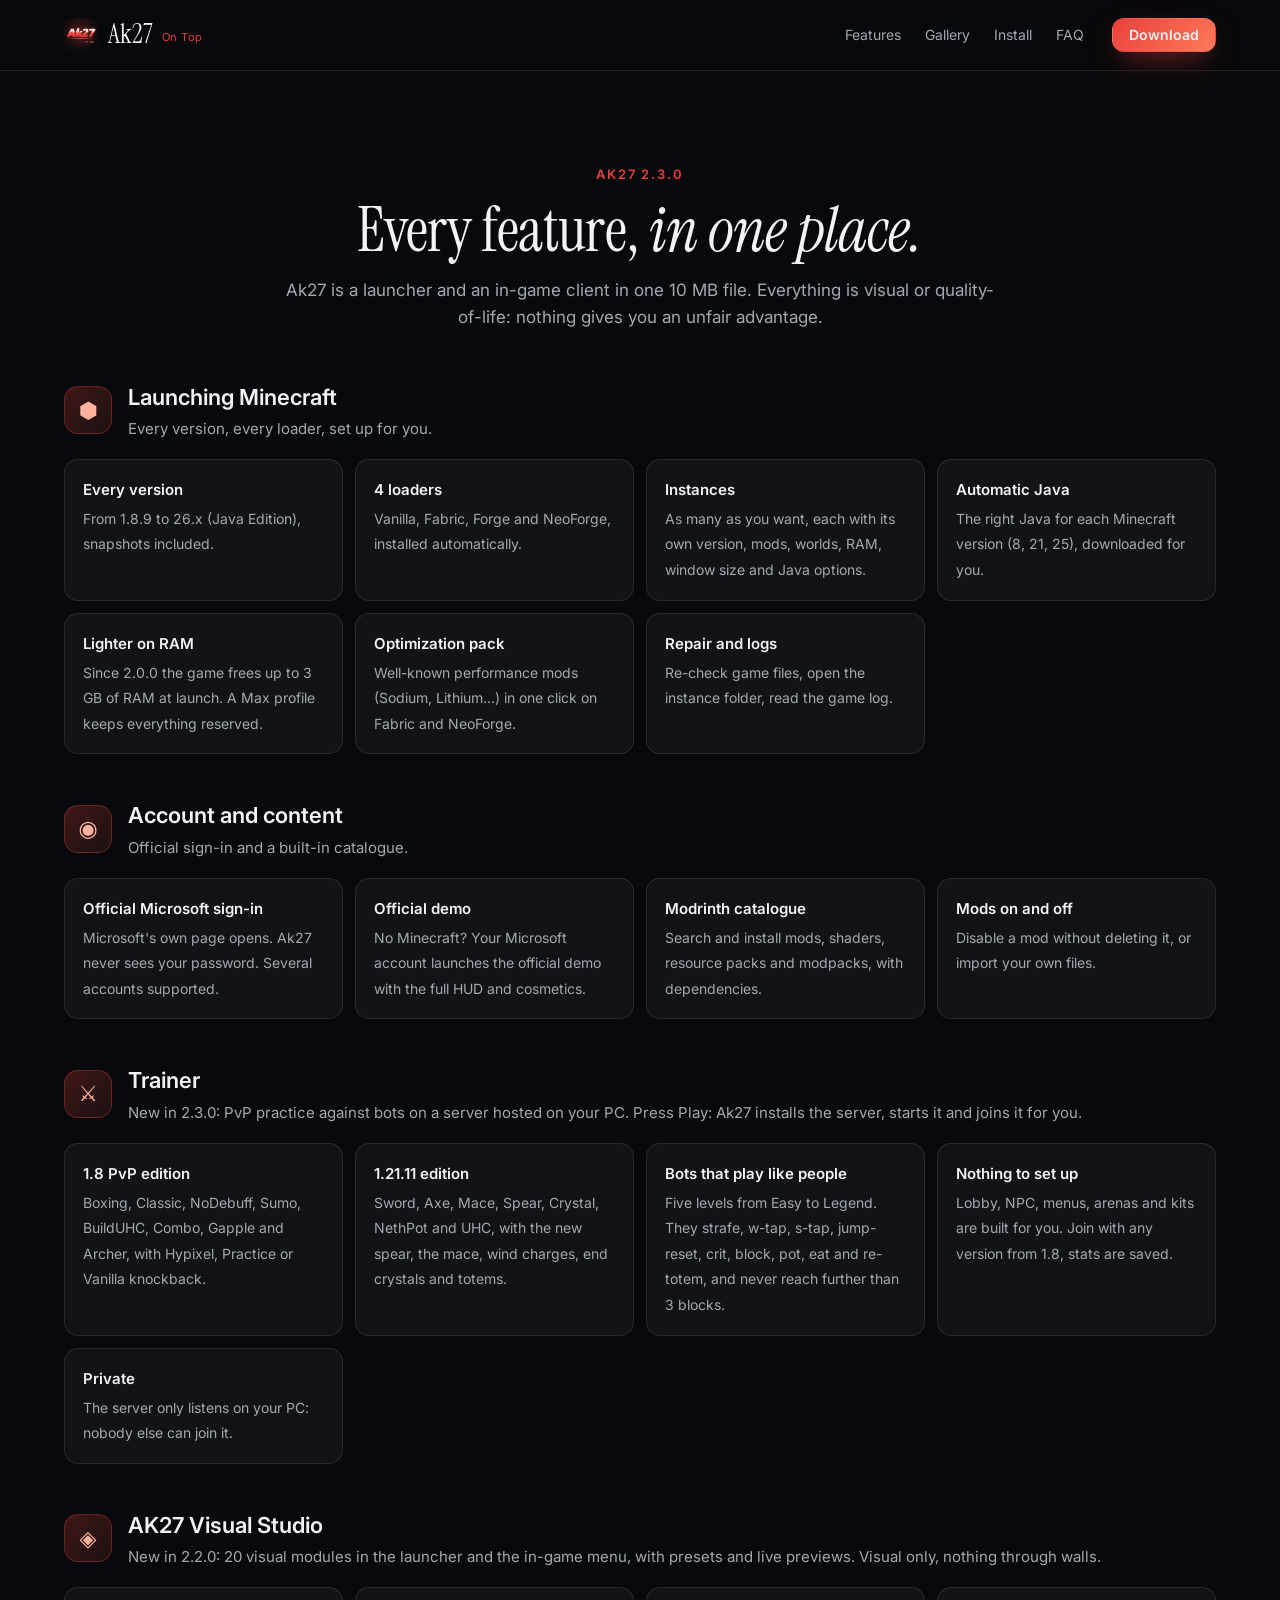
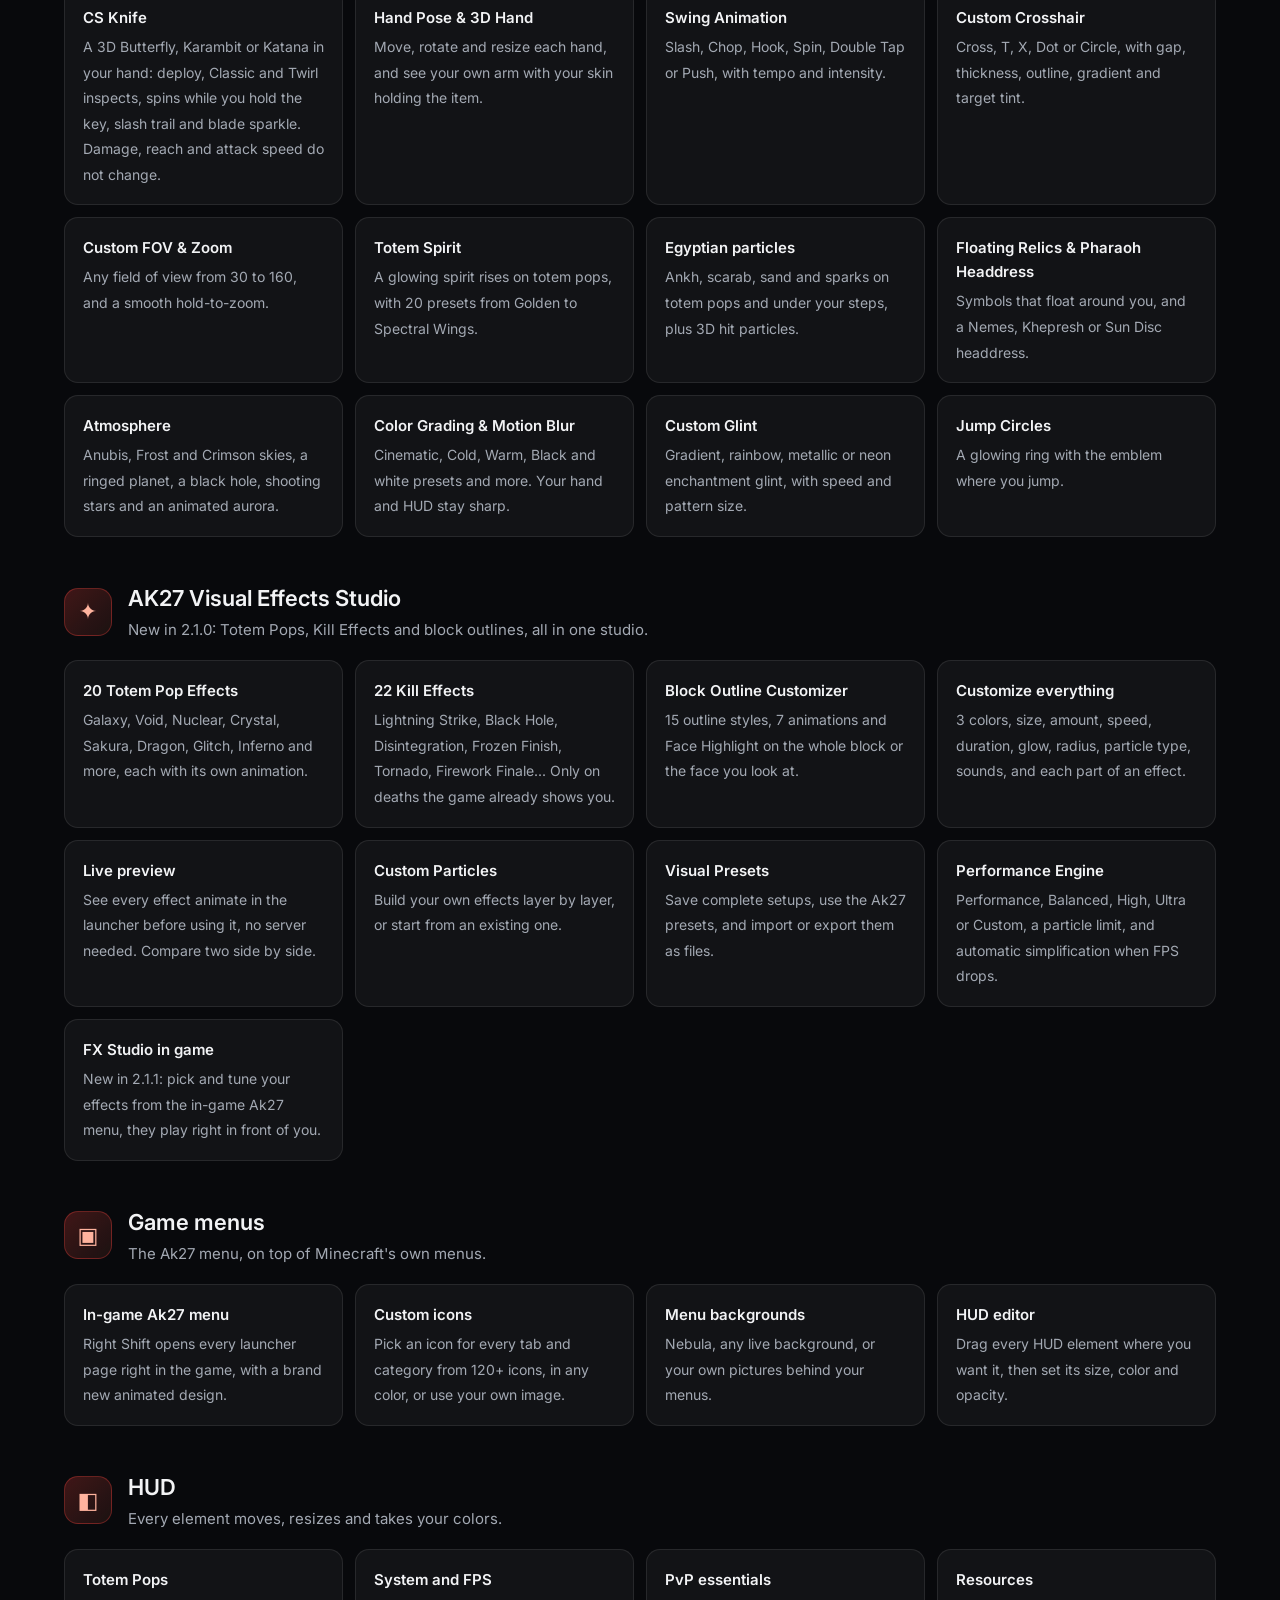
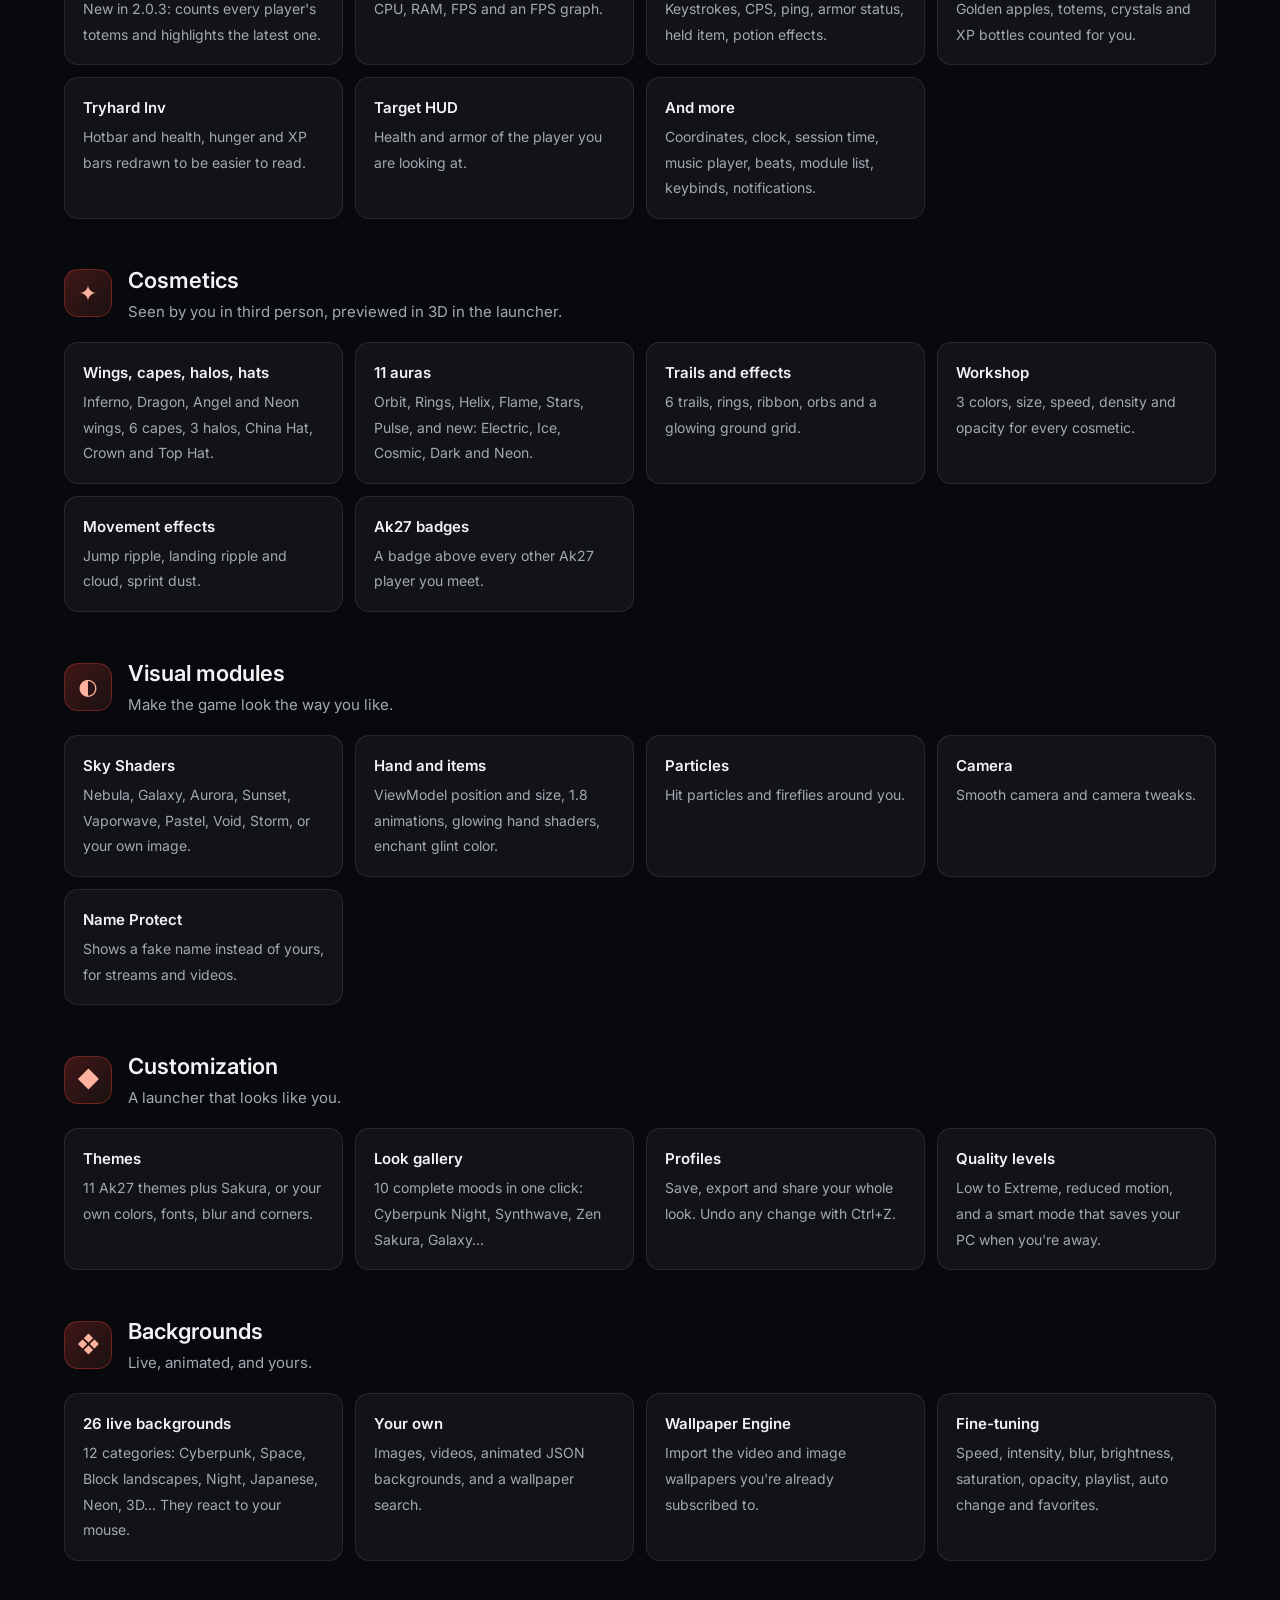
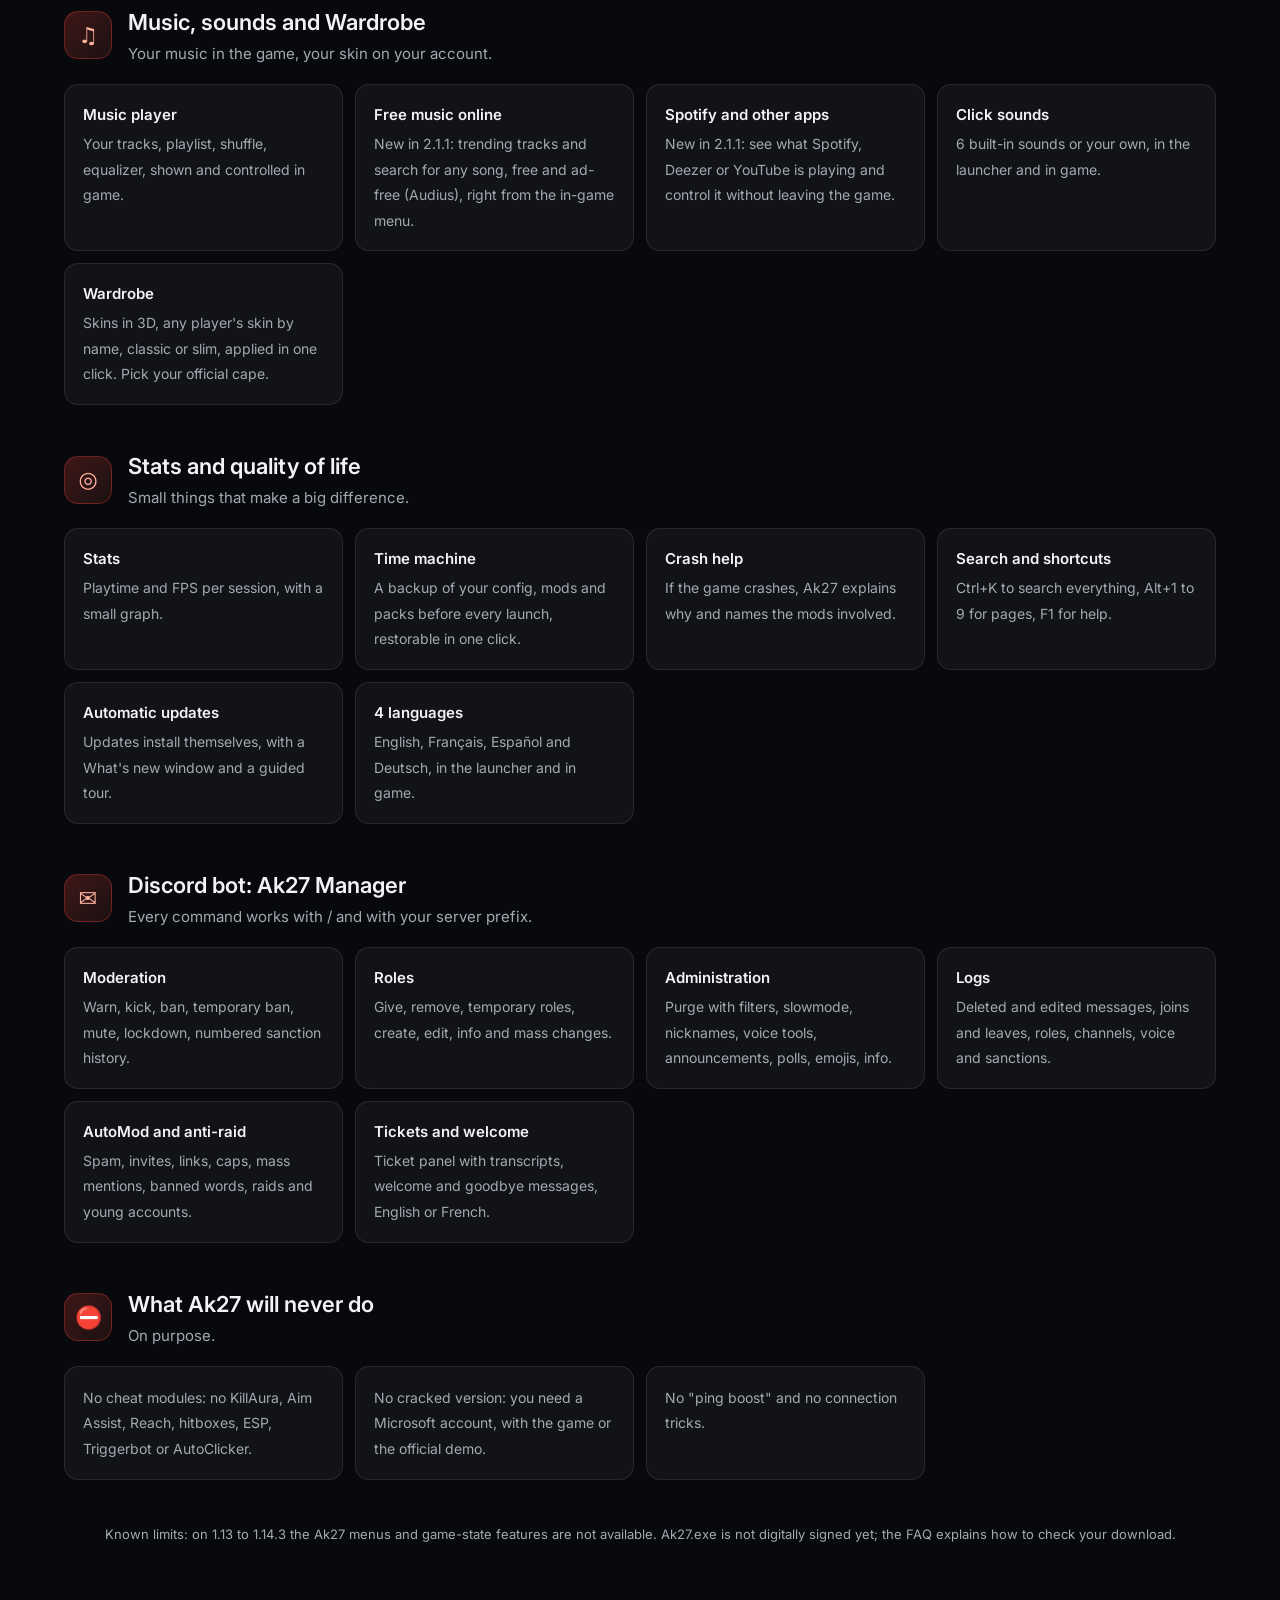
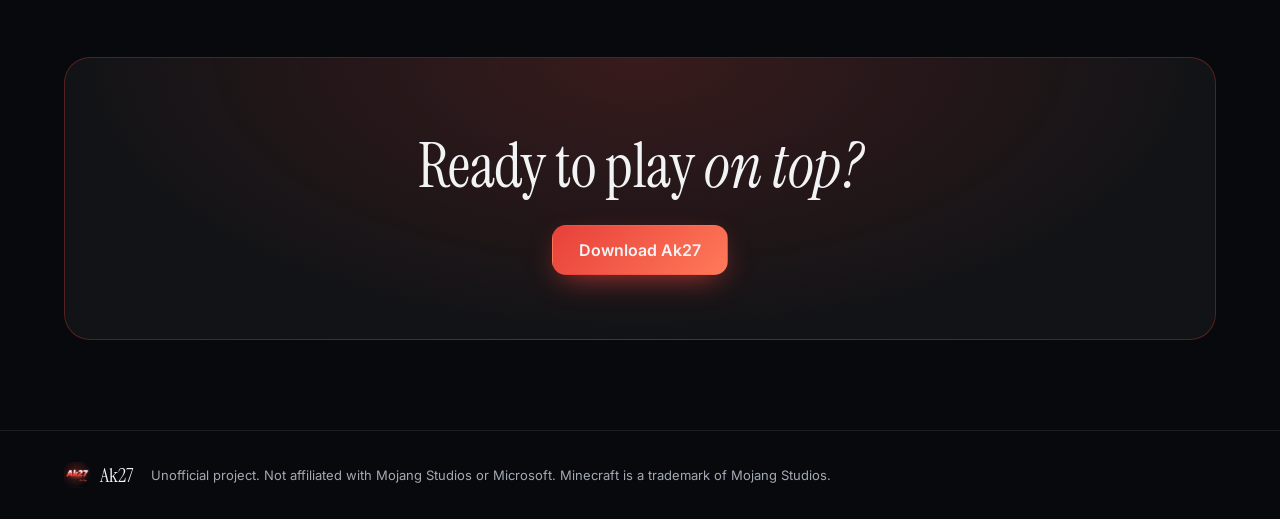
==== commit c3394148: "Features page: Ak27 2.3.0 Trainer Co-Authored-By: Claude Opus 5.5 <noreply@anthropic.com>" ====
--- a/features.html
+++ b/features.html
@@ -34,7 +34,7 @@
 <main id="top">
   <section class="block">
     <div class="head reveal">
-      <span class="kicker">Ak27 2.2.0</span>
+      <span class="kicker">Ak27 2.3.0</span>
       <h2>Every feature, <i>in one place.</i></h2>
       <p>Ak27 is a launcher and an in-game client in one 10 MB file. Everything is visual or quality-of-life: nothing gives you an unfair advantage.</p>
     </div>
@@ -57,6 +57,16 @@
         <li><b>Official demo</b><span>No Minecraft? Your Microsoft account launches the official demo with the full HUD and cosmetics.</span></li>
         <li><b>Modrinth catalogue</b><span>Search and install mods, shaders, resource packs and modpacks, with dependencies.</span></li>
         <li><b>Mods on and off</b><span>Disable a mod without deleting it, or import your own files.</span></li>
+      </ul>
+    </div>
+    <div class="group reveal">
+      <div class="ghead"><span class="ico">⚔</span><div><h3>Trainer</h3><p>New in 2.3.0: PvP practice against bots on a server hosted on your PC. Press Play: Ak27 installs the server, starts it and joins it for you.</p></div></div>
+      <ul class="cards">
+        <li><b>1.8 PvP edition</b><span>Boxing, Classic, NoDebuff, Sumo, BuildUHC, Combo, Gapple and Archer, with Hypixel, Practice or Vanilla knockback.</span></li>
+        <li><b>1.21.11 edition</b><span>Sword, Axe, Mace, Spear, Crystal, NethPot and UHC, with the new spear, the mace, wind charges, end crystals and totems.</span></li>
+        <li><b>Bots that play like people</b><span>Five levels from Easy to Legend. They strafe, w-tap, s-tap, jump-reset, crit, block, pot, eat and re-totem, and never reach further than 3 blocks.</span></li>
+        <li><b>Nothing to set up</b><span>Lobby, NPC, menus, arenas and kits are built for you. Join with any version from 1.8, stats are saved.</span></li>
+        <li><b>Private</b><span>The server only listens on your PC: nobody else can join it.</span></li>
       </ul>
     </div>
     <div class="group reveal">
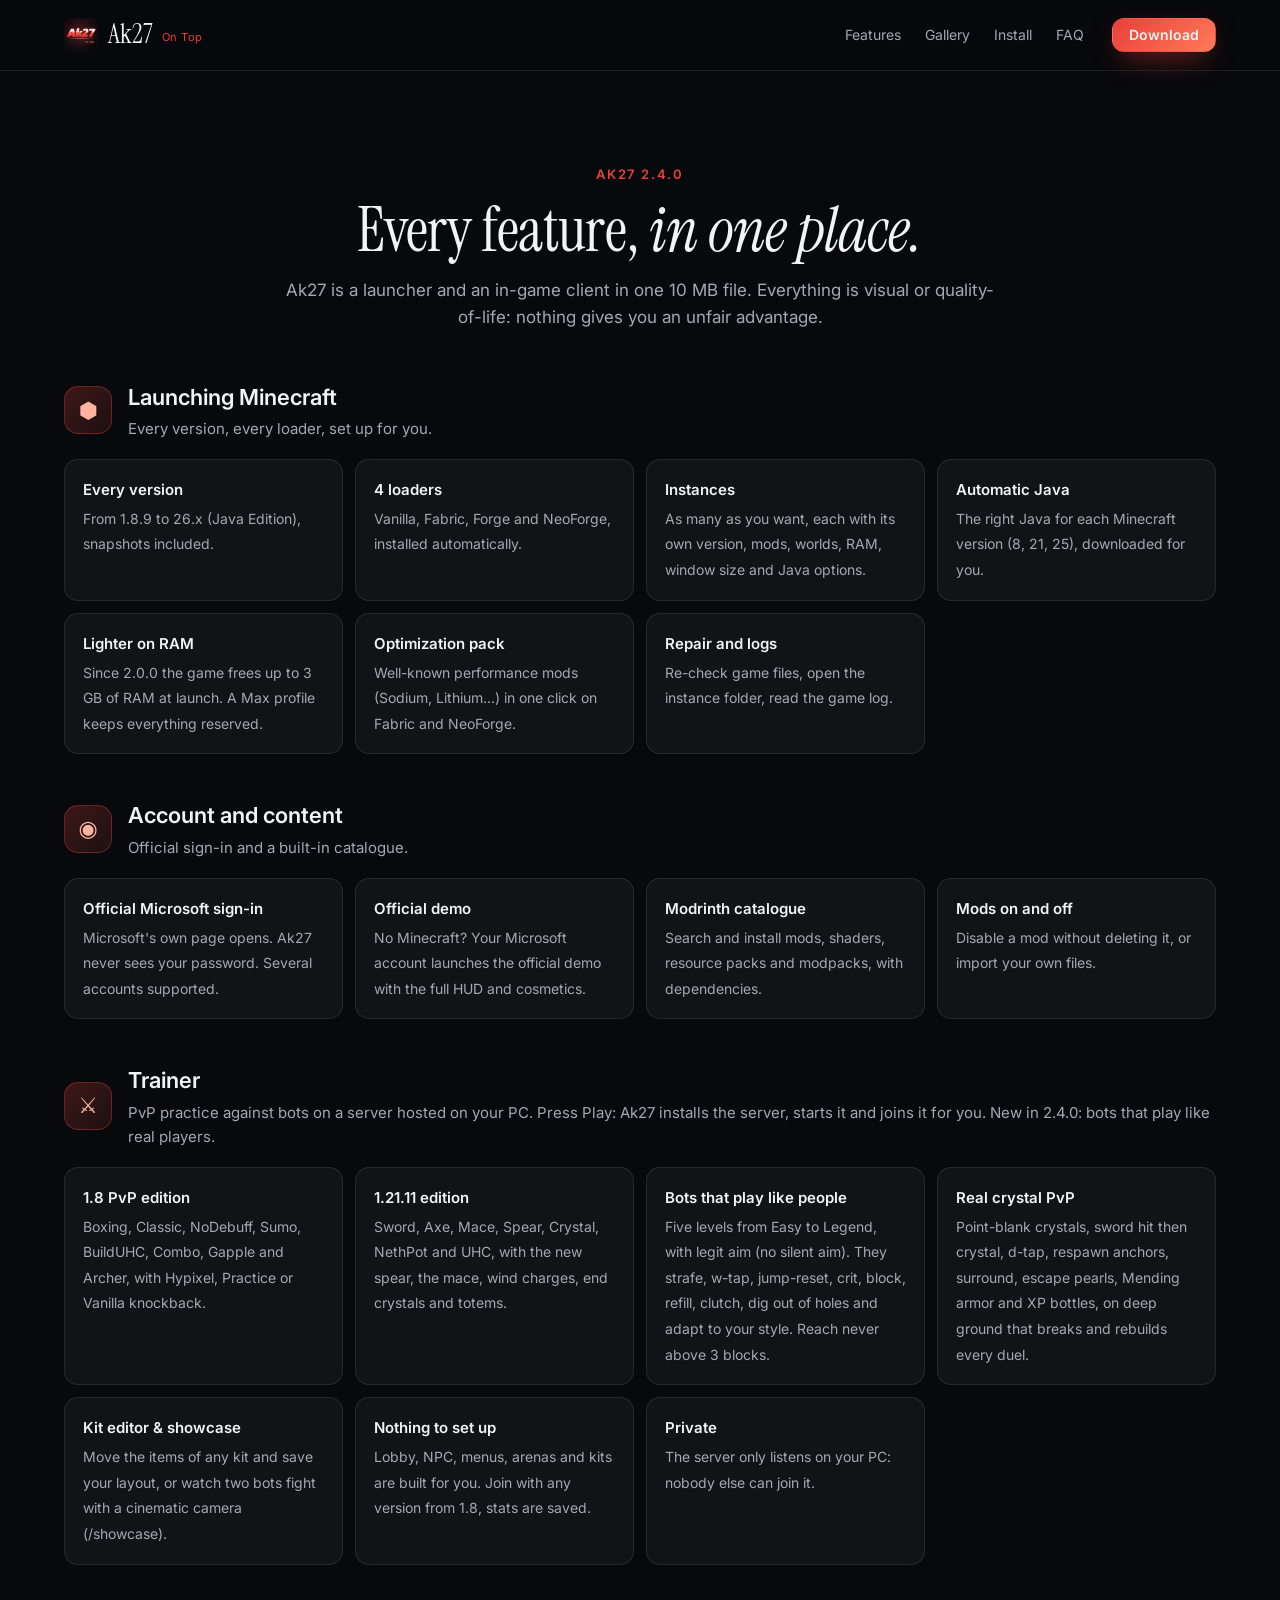
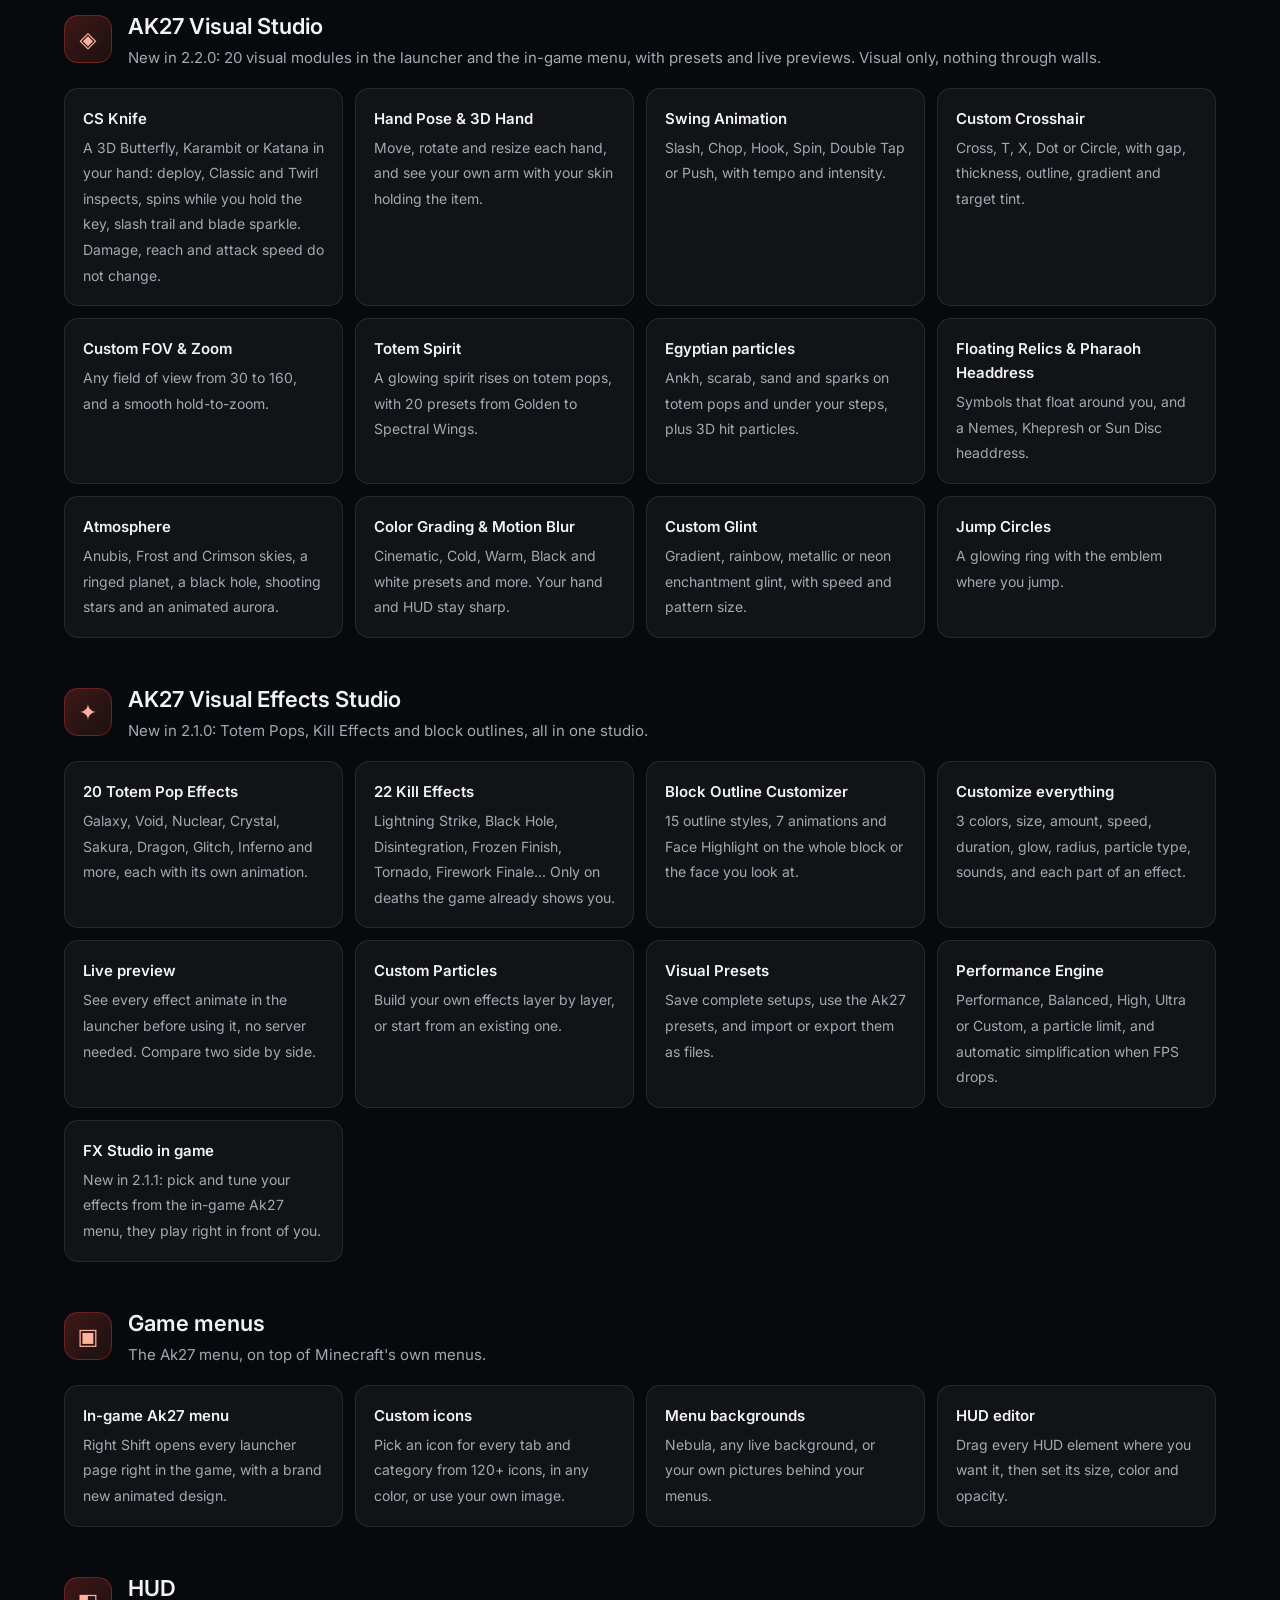
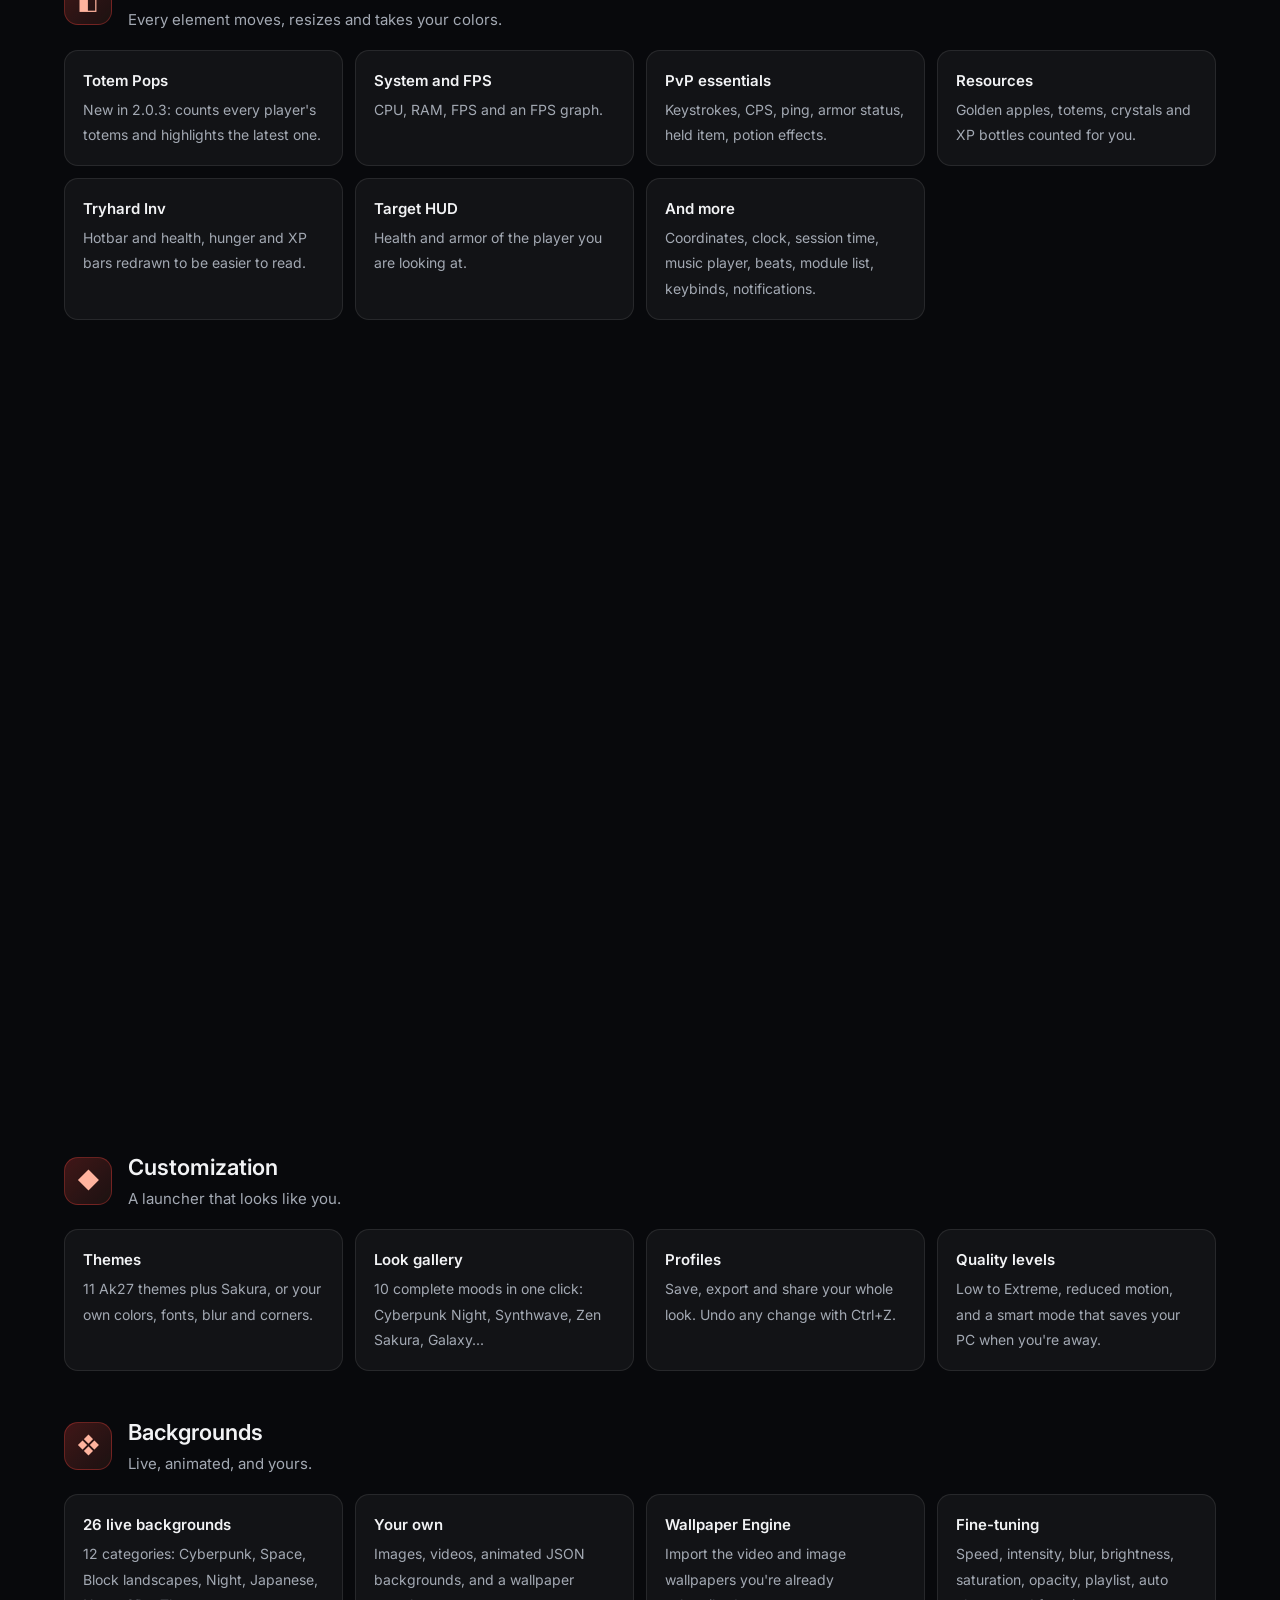
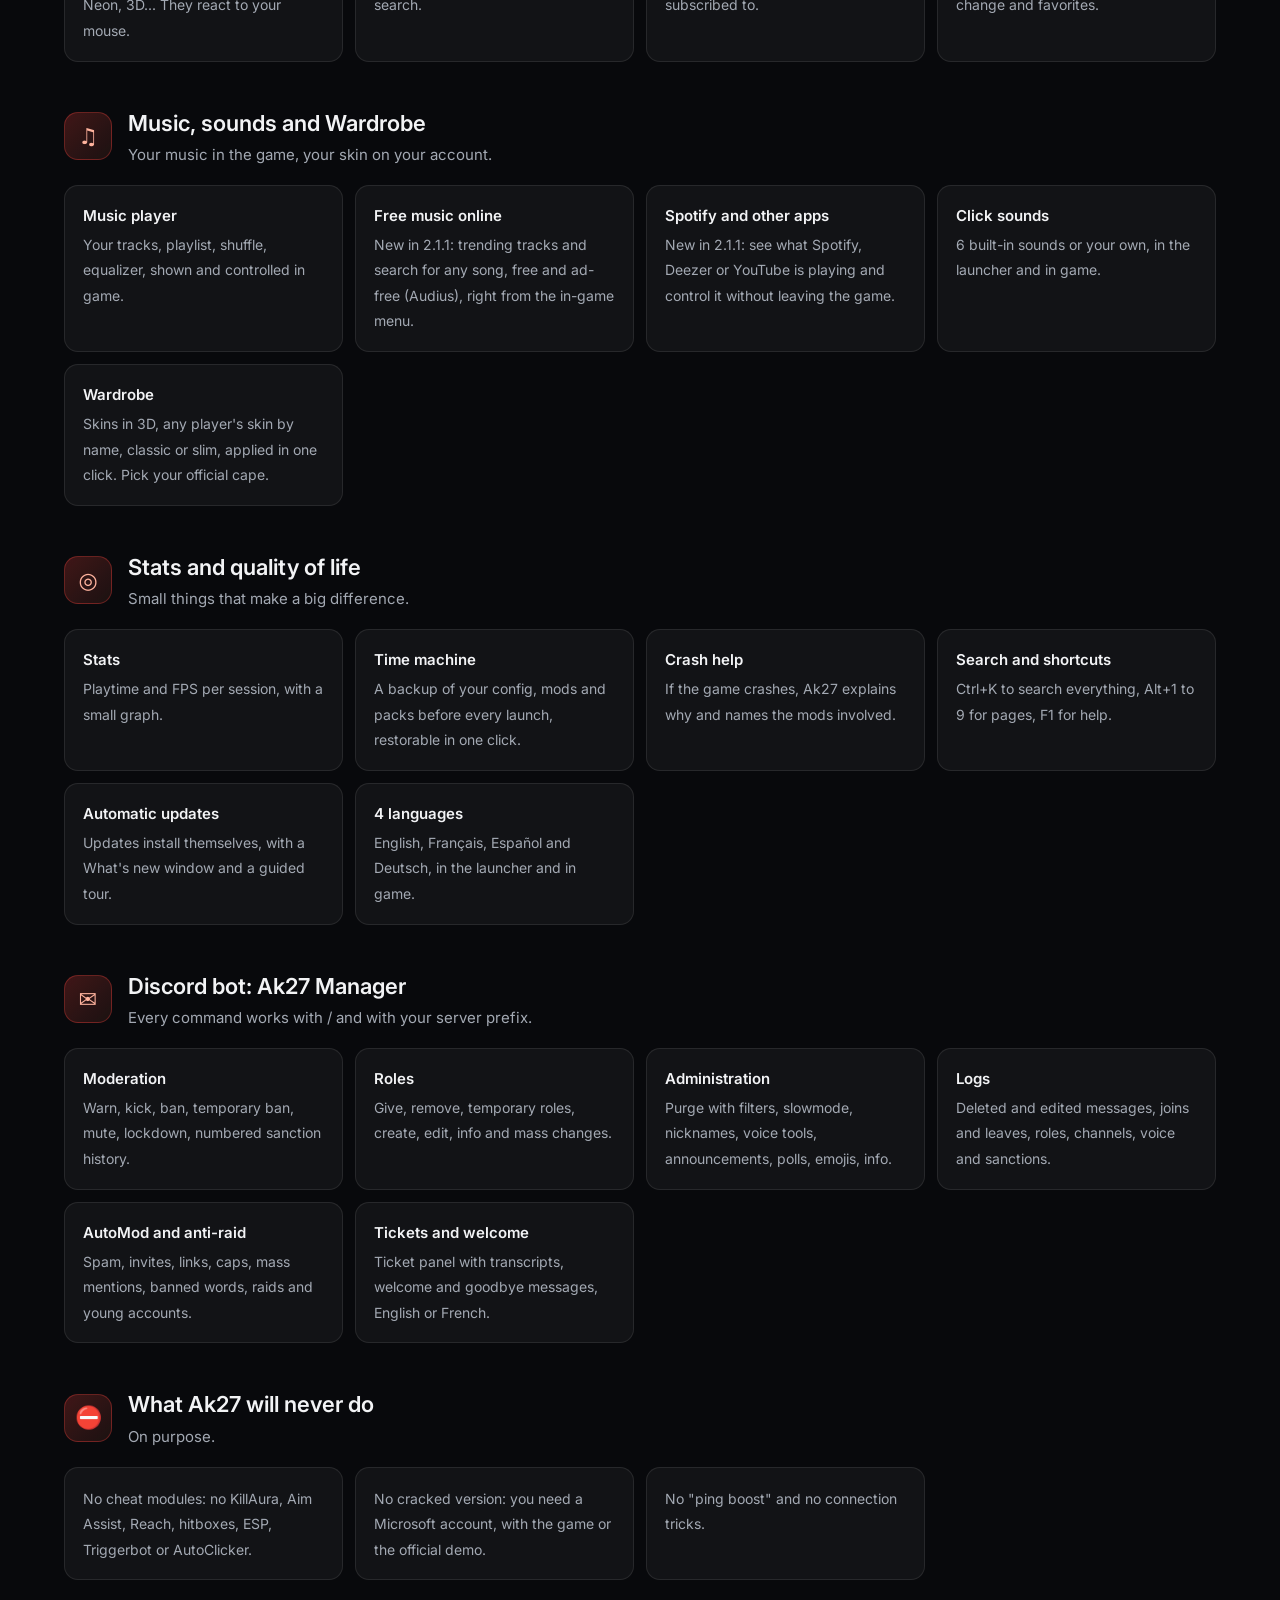
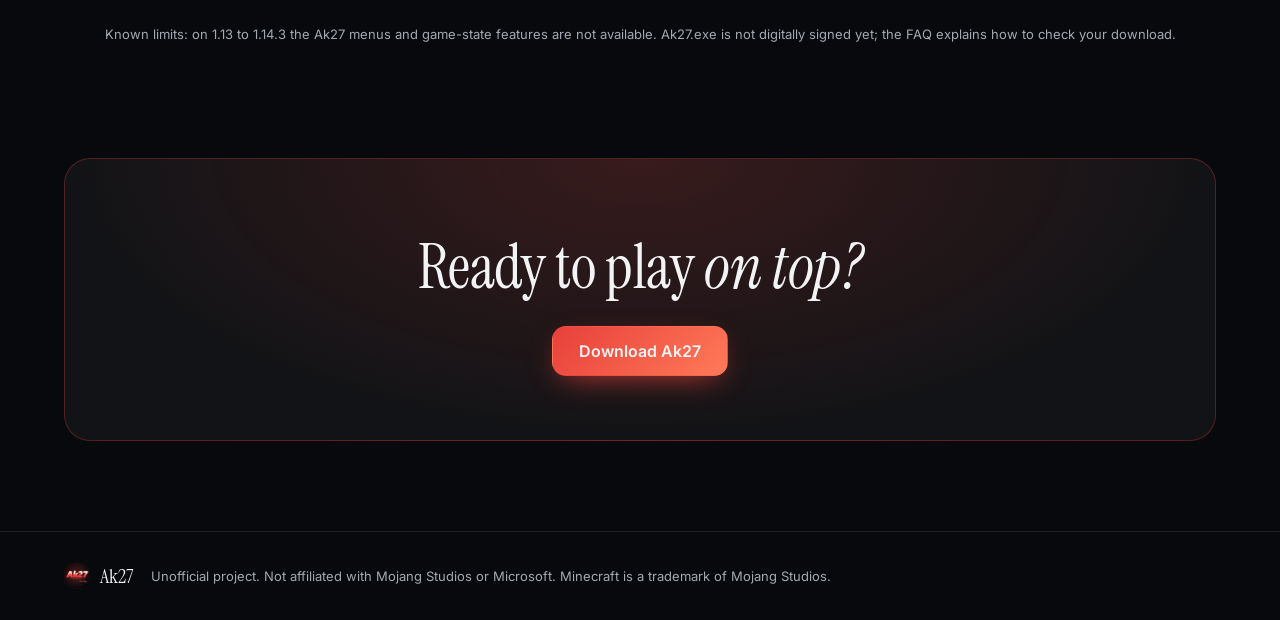
==== commit 3e1ea925: "Features page: Ak27 2.4.0 Trainer bots Co-Authored-By: Claude Opus 5.5 <noreply@anthropic.com>" ====
--- a/features.html
+++ b/features.html
@@ -34,7 +34,7 @@
 <main id="top">
   <section class="block">
     <div class="head reveal">
-      <span class="kicker">Ak27 2.3.0</span>
+      <span class="kicker">Ak27 2.4.0</span>
       <h2>Every feature, <i>in one place.</i></h2>
       <p>Ak27 is a launcher and an in-game client in one 10 MB file. Everything is visual or quality-of-life: nothing gives you an unfair advantage.</p>
     </div>
@@ -60,11 +60,13 @@
       </ul>
     </div>
     <div class="group reveal">
-      <div class="ghead"><span class="ico">⚔</span><div><h3>Trainer</h3><p>New in 2.3.0: PvP practice against bots on a server hosted on your PC. Press Play: Ak27 installs the server, starts it and joins it for you.</p></div></div>
+      <div class="ghead"><span class="ico">⚔</span><div><h3>Trainer</h3><p>PvP practice against bots on a server hosted on your PC. Press Play: Ak27 installs the server, starts it and joins it for you. New in 2.4.0: bots that play like real players.</p></div></div>
       <ul class="cards">
         <li><b>1.8 PvP edition</b><span>Boxing, Classic, NoDebuff, Sumo, BuildUHC, Combo, Gapple and Archer, with Hypixel, Practice or Vanilla knockback.</span></li>
         <li><b>1.21.11 edition</b><span>Sword, Axe, Mace, Spear, Crystal, NethPot and UHC, with the new spear, the mace, wind charges, end crystals and totems.</span></li>
-        <li><b>Bots that play like people</b><span>Five levels from Easy to Legend. They strafe, w-tap, s-tap, jump-reset, crit, block, pot, eat and re-totem, and never reach further than 3 blocks.</span></li>
+        <li><b>Bots that play like people</b><span>Five levels from Easy to Legend, with legit aim (no silent aim). They strafe, w-tap, jump-reset, crit, block, refill, clutch, dig out of holes and adapt to your style. Reach never above 3 blocks.</span></li>
+        <li><b>Real crystal PvP</b><span>Point-blank crystals, sword hit then crystal, d-tap, respawn anchors, surround, escape pearls, Mending armor and XP bottles, on deep ground that breaks and rebuilds every duel.</span></li>
+        <li><b>Kit editor &amp; showcase</b><span>Move the items of any kit and save your layout, or watch two bots fight with a cinematic camera (/showcase).</span></li>
         <li><b>Nothing to set up</b><span>Lobby, NPC, menus, arenas and kits are built for you. Join with any version from 1.8, stats are saved.</span></li>
         <li><b>Private</b><span>The server only listens on your PC: nobody else can join it.</span></li>
       </ul>
